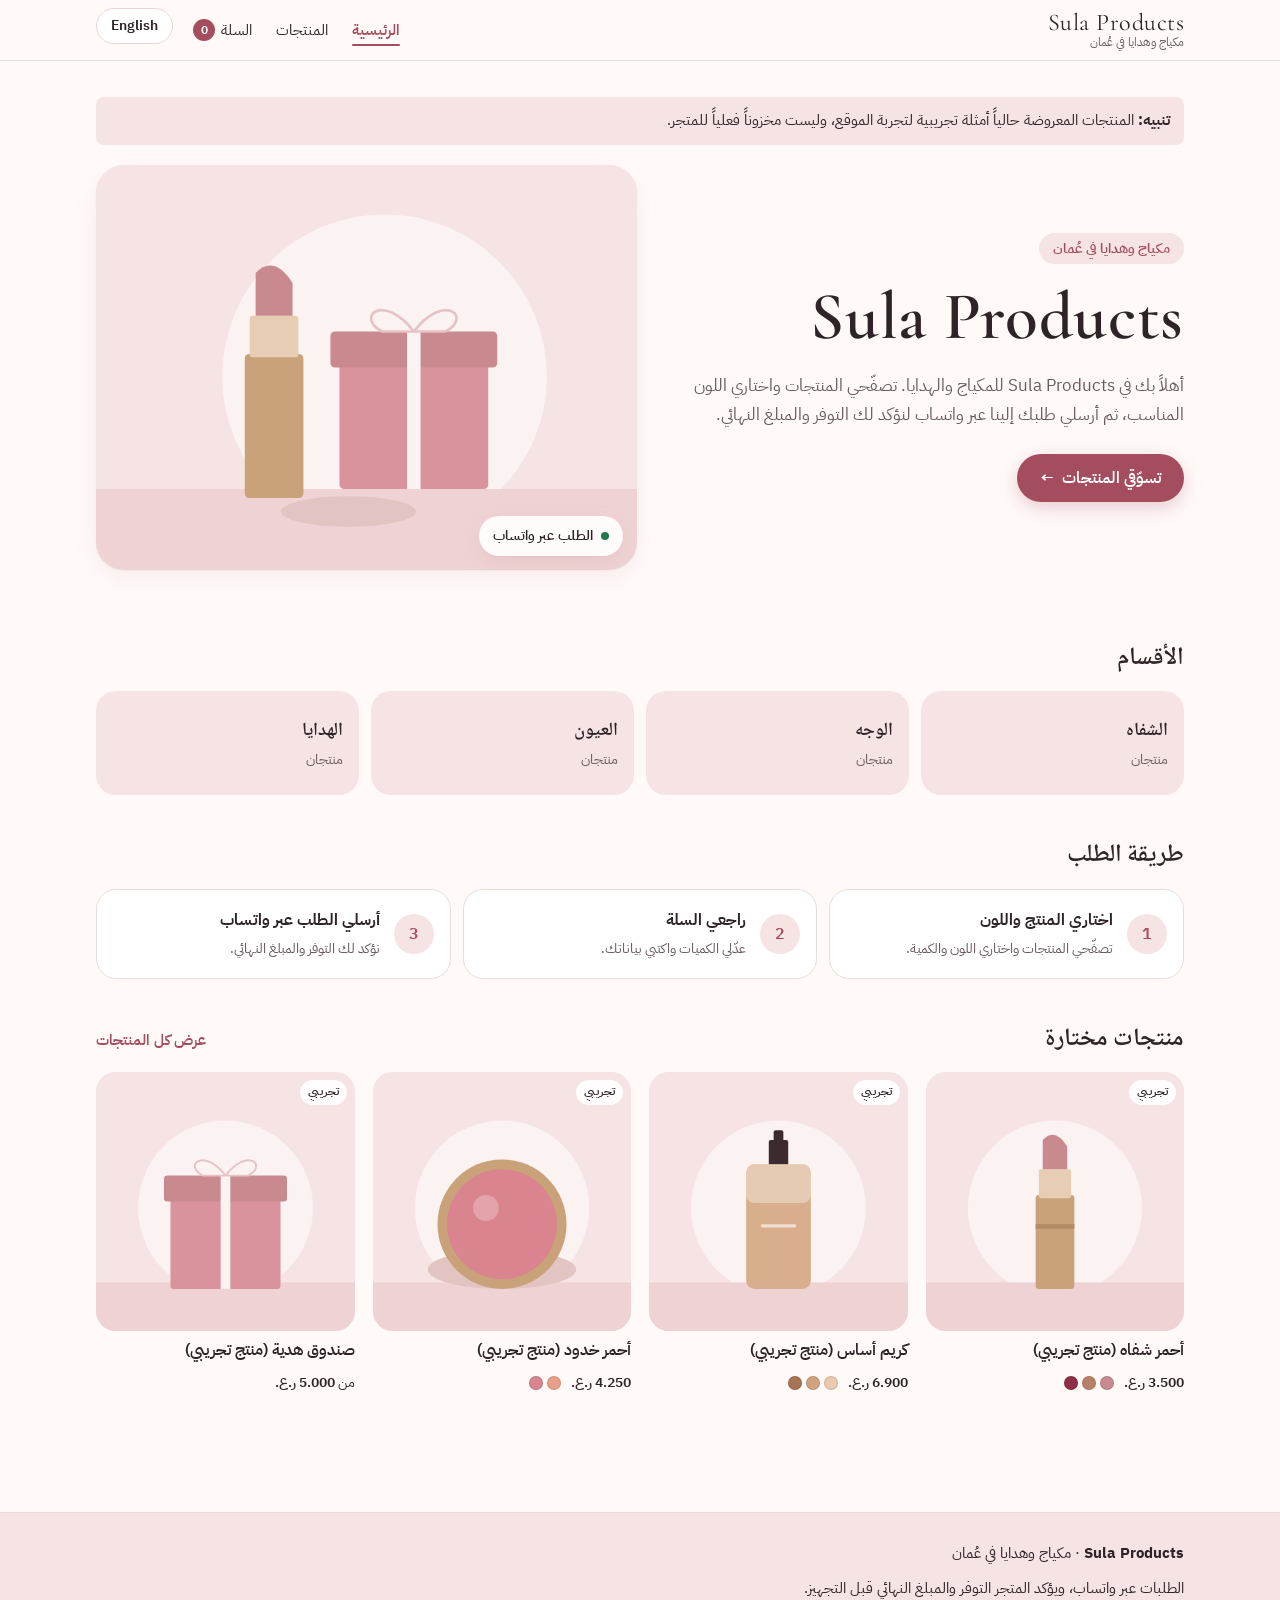
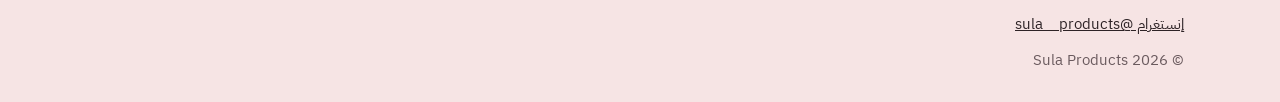
==== index.html @ 05a29659 "Add Sula Products catalog website Arabic/English static catalog with cart and WhatsApp checkout, rea" ====
<!doctype html>
<html lang="ar" dir="rtl">
<head>
  <meta charset="utf-8">
  <meta name="viewport" content="width=device-width, initial-scale=1, viewport-fit=cover">
  <script>
    /* Switch to English layout before the page draws, if the visitor chose English */
    try {
      var l = new URLSearchParams(location.search).get("lang") || localStorage.getItem("sula-lang");
      if (l === "en") { document.documentElement.lang = "en"; document.documentElement.dir = "ltr"; }
    } catch (e) {}
  </script>
  <title data-i18n="title.home">Sula Products</title>
  <meta name="description" content="" data-i18n-attr="content:desc.home">
  <meta name="theme-color" content="#FFFAF8">
  <meta property="og:type" content="website">
  <meta property="og:site_name" content="Sula Products">
  <meta property="og:title" content="Sula Products">
  <meta property="og:image" content="images/site/hero.svg">
  <meta property="og:locale" content="ar_OM">
  <meta property="og:locale:alternate" content="en_US">
  <link rel="icon" href="favicon.svg" type="image/svg+xml">
  <link rel="preconnect" href="https://fonts.googleapis.com">
  <link rel="preconnect" href="https://fonts.gstatic.com" crossorigin>
  <link rel="stylesheet" href="https://fonts.googleapis.com/css2?family=IBM+Plex+Sans+Arabic:wght@400;500;600&family=Noto+Naskh+Arabic:wght@600&family=Cormorant+Garamond:wght@600&display=swap">
  <link rel="stylesheet" href="assets/css/styles.css">
</head>
<body>
  <a class="skip-link" href="#main" data-i18n="skip">انتقلي إلى المحتوى</a>

  <header class="site-header">
    <div class="wrap">
      <a class="logo" href="index.html">
        <span data-brand-name>Sula Products</span>
        <small data-brand-tagline></small>
      </a>
      <nav class="main-nav" aria-label="القائمة الرئيسية" data-i18n-attr="aria-label:nav.label">
        <ul>
          <li><a href="index.html" data-i18n="nav.home" aria-current="page">الرئيسية</a></li>
          <li><a href="products.html" data-i18n="nav.products">المنتجات</a></li>
          <li><a href="cart.html"><span data-i18n="nav.cart">السلة</span> <span class="cart-count"><span data-cart-count>0</span><span class="visually-hidden" data-i18n="nav.items"> قطعة</span></span></a></li>
          <li><button type="button" class="lang-toggle" data-lang-toggle data-i18n="lang.button" data-i18n-attr="aria-label:lang.aria">English</button></li>
        </ul>
      </nav>
    </div>
  </header>

  <main id="main" class="wrap" tabindex="-1">
    <div id="notices" class="notice-stack" aria-live="polite"></div>
    <section class="hero" aria-labelledby="hero-title">
      <div class="hero-text rise">
        <p class="eyebrow" data-brand-tagline></p>
        <h1 id="hero-title" data-brand-name>Sula Products</h1>
        <p id="hero-intro"></p>
        <div class="hero-actions">
          <a class="btn btn-primary" href="products.html"><span data-i18n="home.cta">تسوّقي المنتجات</span> <span class="arrow" aria-hidden="true"></span></a>
        </div>
      </div>
      <div class="hero-media rise" style="--i: 2">
        <img id="hero-image" src="images/site/hero.svg" alt="" width="1200" height="900" fetchpriority="high">
        <span class="hero-chip" data-i18n="home.chip"></span>
      </div>
    </section>

    <section class="section" aria-labelledby="cat-title">
      <div class="section-head">
        <h2 id="cat-title" data-i18n="home.categories"></h2>
      </div>
      <ul id="category-list" class="category-grid"></ul>
    </section>

    <section class="section" aria-labelledby="steps-title">
      <div class="section-head">
        <h2 id="steps-title" data-i18n="home.steps"></h2>
      </div>
      <ol class="steps">
        <li><div><strong data-i18n="home.step1.title"></strong><span data-i18n="home.step1.text"></span></div></li>
        <li><div><strong data-i18n="home.step2.title"></strong><span data-i18n="home.step2.text"></span></div></li>
        <li><div><strong data-i18n="home.step3.title"></strong><span data-i18n="home.step3.text"></span></div></li>
      </ol>
    </section>

    <section class="section" aria-labelledby="featured-title">
      <div class="section-head">
        <h2 id="featured-title" data-i18n="home.featured"></h2>
        <a href="products.html" data-i18n="home.viewAll"></a>
      </div>
      <ul id="featured-list" class="product-grid">
        <li class="product-card skeleton" aria-hidden="true"><div class="thumb"></div><div class="bar"></div><div class="bar short"></div></li>
        <li class="product-card skeleton" aria-hidden="true"><div class="thumb"></div><div class="bar"></div><div class="bar short"></div></li>
        <li class="product-card skeleton" aria-hidden="true"><div class="thumb"></div><div class="bar"></div><div class="bar short"></div></li>
        <li class="product-card skeleton" aria-hidden="true"><div class="thumb"></div><div class="bar"></div><div class="bar short"></div></li>
      </ul>
    </section>
  </main>

  <footer class="site-footer">
    <div class="wrap">
      <p><strong data-brand-name>Sula Products</strong> · <span data-brand-tagline></span></p>
      <p data-i18n="footer.orders"></p>
      <p><a data-instagram-link href="https://www.instagram.com/sula__products/" target="_blank" rel="noopener">Instagram @sula__products</a></p>
      <p class="muted">© <span data-year></span> Sula Products</p>
    </div>
  </footer>

  <!-- i18n.js runs first (not deferred) so the text is translated before it shows -->
  <script src="assets/js/i18n.js"></script>
  <script src="assets/js/common.js" defer></script>
  <script src="assets/js/home.js" defer></script>
</body>
</html>
---- assets/css/styles.css ----
/* =========================================================
   Sula Products — main stylesheet
   Mobile-first: base styles are for phones, wider screens
   are handled in the @media blocks at the bottom.
   To change colors, edit the variables in :root only.
   ========================================================= */

:root {
  /* Colors */
  --blush: #F6E4E4;        /* soft pink panels */
  --blush-deep: #EFD3D4;   /* borders, chips */
  --warm-white: #FFFAF8;   /* page background */
  --surface: #FFFFFF;      /* cards, forms */
  --rose: #A44D5E;         /* buttons and links (passes contrast on white) */
  --rose-dark: #86394A;    /* button hover */
  --ink: #2E2326;          /* main text */
  --ink-soft: #6A5A5E;     /* secondary text */
  --line: #EADCDC;         /* thin lines */
  --ok: #2F6B4F;           /* available */
  --warn-bg: #FFF4E5;
  --warn-ink: #7A4B00;
  --error: #B3261E;
  --focus: #1F5FBF;        /* keyboard focus ring */

  /* Type */
  --font-display: "Noto Naskh Arabic", "IBM Plex Sans Arabic", "Segoe UI", Tahoma, sans-serif;
  --font-logo: "Cormorant Garamond", Georgia, "Times New Roman", serif;
  --font-body: "IBM Plex Sans Arabic", "Segoe UI", Tahoma, "Geeza Pro", sans-serif;

  /* Shape and spacing */
  --radius: 14px;
  --radius-sm: 8px;
  --gap: 16px;
  --page-max: 1120px;

  color-scheme: light;
}

*,
*::before,
*::after { box-sizing: border-box; }

html { -webkit-text-size-adjust: 100%; }

body {
  margin: 0;
  background: var(--warm-white);
  color: var(--ink);
  font-family: var(--font-body);
  font-size: 1rem;
  line-height: 1.75;
}

img { max-width: 100%; height: auto; display: block; }

h1, h2, h3 {
  font-family: var(--font-display);
  font-weight: 600;
  line-height: 1.35;
  margin: 0;
  text-wrap: balance;
}
h1 { font-size: 1.85rem; }
h2 { font-size: 1.4rem; }
h3 { font-size: 1.05rem; font-family: var(--font-body); font-weight: 600; }
p { margin: 0; }

a { color: var(--rose); }
a:hover { color: var(--rose-dark); }

[hidden] { display: none !important; }

/* Visible keyboard focus everywhere */
:focus-visible {
  outline: 3px solid var(--focus);
  outline-offset: 2px;
  border-radius: 4px;
}

.visually-hidden {
  position: absolute !important;
  width: 1px; height: 1px;
  overflow: hidden;
  clip: rect(0 0 0 0);
  white-space: nowrap;
}

.skip-link {
  position: absolute;
  inset-inline-start: 12px;
  top: -60px;
  background: var(--ink);
  color: #fff;
  padding: 8px 14px;
  border-radius: var(--radius-sm);
  z-index: 100;
}
.skip-link:focus { top: 12px; color: #fff; }

/* Prices: keep digits left-to-right inside Arabic text */
.price {
  unicode-bidi: isolate;
  font-variant-numeric: tabular-nums;
  white-space: nowrap;
}

/* ---------- Layout wrapper ---------- */
.wrap {
  width: 100%;
  max-width: var(--page-max);
  margin-inline: auto;
  padding-left: max(16px, env(safe-area-inset-left, 0px));
  padding-right: max(16px, env(safe-area-inset-right, 0px));
}

main { display: block; padding-block: 24px 56px; }

/* ---------- Header ---------- */
.site-header {
  position: sticky;
  top: 0;
  z-index: 20;
  background: rgba(255, 250, 248, 0.96);
  border-bottom: 1px solid var(--line);
}
.site-header .wrap {
  display: flex;
  align-items: center;
  justify-content: space-between;
  gap: 12px;
  min-height: 60px;
}
.logo {
  font-family: var(--font-logo);
  font-size: 1.3rem;
  white-space: nowrap;
  color: var(--ink);
  text-decoration: none;
  letter-spacing: 0.02em;
  display: flex;
  flex-direction: column;
  line-height: 1.1;
}
.logo small {
  font-family: var(--font-body);
  font-size: 0.72rem;
  color: var(--ink-soft);
  letter-spacing: 0;
}
.main-nav ul {
  display: flex;
  gap: 4px;
  list-style: none;
  margin: 0;
  padding: 0;
}
.main-nav a {
  display: inline-flex;
  align-items: center;
  gap: 6px;
  min-height: 44px;
  padding: 0 10px;
  color: var(--ink);
  text-decoration: none;
  border-radius: var(--radius-sm);
  font-size: 0.95rem;
}
.main-nav a:hover { background: var(--blush); color: var(--ink); }
.main-nav a[aria-current="page"] { color: var(--rose); font-weight: 600; }
.cart-count {
  min-width: 22px;
  height: 22px;
  padding: 0 6px;
  border-radius: 11px;
  background: var(--rose);
  color: #fff;
  font-size: 0.78rem;
  font-weight: 600;
  display: inline-flex;
  align-items: center;
  justify-content: center;
  font-variant-numeric: tabular-nums;
}

/* ---------- Notices ---------- */
.notice {
  border-radius: var(--radius-sm);
  padding: 12px 14px;
  font-size: 0.92rem;
  line-height: 1.6;
}
.notice-sample { background: var(--blush); color: var(--ink); }
.notice-warn { background: var(--warn-bg); color: var(--warn-ink); }
.notice-error { background: #FDECEA; color: var(--error); }
.notice ul { margin: 6px 0 0; padding-inline-start: 20px; }
.notice-stack { display: grid; gap: 10px; margin-bottom: 20px; }
.notice-stack:empty { display: none; }

/* ---------- Buttons ---------- */
.btn {
  display: inline-flex;
  align-items: center;
  justify-content: center;
  gap: 8px;
  min-height: 48px;
  padding: 0 22px;
  border-radius: 999px;
  border: 1px solid transparent;
  font: inherit;
  font-weight: 600;
  font-size: 1rem;
  text-decoration: none;
  cursor: pointer;
}
.btn-primary { background: var(--rose); color: #fff; }
.btn-primary:hover { background: var(--rose-dark); color: #fff; }
.btn-secondary { background: var(--surface); color: var(--rose); border-color: var(--rose); }
.btn-secondary:hover { background: var(--blush); }
.btn-whatsapp { background: #1F7A4D; color: #fff; width: 100%; }
.btn-whatsapp:hover { background: #17633E; color: #fff; }
.btn[disabled],
.btn[aria-disabled="true"] {
  background: #D9CFD0;
  color: #5F5457;
  border-color: transparent;
  cursor: not-allowed;
}
.btn-link {
  background: none;
  border: 0;
  padding: 8px 4px;
  min-height: 44px;
  font: inherit;
  color: var(--rose);
  text-decoration: underline;
  cursor: pointer;
}

/* ---------- Home: hero ---------- */
.hero {
  display: grid;
  gap: 20px;
  margin-bottom: 40px;
}
.hero-media {
  border-radius: var(--radius);
  overflow: hidden;
  background: var(--blush);
}
.hero-media img { width: 100%; aspect-ratio: 4 / 3; object-fit: cover; }
.hero-text { display: grid; gap: 14px; align-content: center; }
.hero-text .eyebrow {
  color: var(--rose);
  font-size: 0.9rem;
  font-weight: 600;
}
.hero-text p { color: var(--ink-soft); max-width: 34em; }
.hero-actions { display: flex; flex-wrap: wrap; gap: 10px; margin-top: 6px; }

/* ---------- Sections ---------- */
.section { margin-bottom: 44px; }
.section-head {
  display: flex;
  align-items: baseline;
  justify-content: space-between;
  gap: 12px;
  margin-bottom: 16px;
}
.section-head a { font-size: 0.95rem; }

/* ---------- Categories ---------- */
.category-grid {
  display: grid;
  grid-template-columns: repeat(2, minmax(0, 1fr));
  gap: 12px;
  list-style: none;
  margin: 0;
  padding: 0;
}
.category-card {
  display: flex;
  flex-direction: column;
  justify-content: center;
  min-height: 88px;
  padding: 14px 16px;
  background: var(--blush);
  border-radius: var(--radius);
  color: var(--ink);
  text-decoration: none;
}
.category-card:hover { background: var(--blush-deep); color: var(--ink); }
.category-card strong { font-family: var(--font-display); font-weight: 600; font-size: 1.15rem; }
.category-card span { font-size: 0.85rem; color: var(--ink-soft); }

/* ---------- Product grid and cards ---------- */
.product-grid {
  display: grid;
  grid-template-columns: repeat(2, minmax(0, 1fr));
  gap: 18px 12px;
  list-style: none;
  margin: 0;
  padding: 0;
}
.product-card {
  position: relative;
  display: flex;
  flex-direction: column;
  gap: 8px;
  min-width: 0;
}
.product-card .thumb {
  position: relative;
  border-radius: var(--radius);
  overflow: hidden;
  background: var(--blush);
}
.product-card img { width: 100%; aspect-ratio: 1 / 1; object-fit: cover; }
.product-card h3 { font-size: 0.98rem; line-height: 1.5; }
.product-card h3 a { color: var(--ink); text-decoration: none; }
/* Make the whole card clickable through the title link */
.product-card h3 a::after { content: ""; position: absolute; inset: 0; border-radius: var(--radius); }
.product-card h3 a:focus-visible { outline: none; }
.product-card h3 a:focus-visible::after { outline: 3px solid var(--focus); outline-offset: 3px; }
.product-card .meta { display: flex; flex-wrap: wrap; align-items: center; gap: 4px 10px; font-size: 0.9rem; }
.product-card .meta .price { font-weight: 600; }
.badge {
  position: absolute;
  top: 8px;
  inset-inline-start: 8px;
  background: rgba(255, 255, 255, 0.92);
  color: var(--ink);
  font-size: 0.72rem;
  font-weight: 600;
  padding: 2px 8px;
  border-radius: 999px;
}
.badge-out { inset-inline-start: auto; inset-inline-end: 8px; color: var(--error); }
.swatch-row { display: flex; gap: 4px; }
.swatch-dot {
  width: 14px; height: 14px;
  border-radius: 50%;
  border: 1px solid rgba(0, 0, 0, 0.12);
}
.muted { color: var(--ink-soft); }

/* ---------- Catalog filters ---------- */
.catalog-head { display: grid; gap: 16px; margin-bottom: 20px; }
.search-field { display: grid; gap: 6px; }
.search-field label { font-weight: 600; font-size: 0.95rem; }
.chips {
  display: flex;
  gap: 8px;
  overflow-x: auto;
  padding-bottom: 4px;
  scrollbar-width: thin;
}
.chip {
  flex: 0 0 auto;
  min-height: 40px;
  padding: 0 16px;
  border-radius: 999px;
  border: 1px solid var(--blush-deep);
  background: var(--surface);
  color: var(--ink);
  font: inherit;
  font-size: 0.92rem;
  cursor: pointer;
}
.chip[aria-pressed="true"] { background: var(--rose); border-color: var(--rose); color: #fff; }
.results-count { font-size: 0.9rem; color: var(--ink-soft); margin-bottom: 12px; }
.empty-state {
  display: grid;
  gap: 12px;
  justify-items: center;
  text-align: center;
  padding: 40px 16px;
  background: var(--surface);
  border: 1px dashed var(--blush-deep);
  border-radius: var(--radius);
}

/* ---------- Forms ---------- */
input[type="text"],
input[type="search"],
input[type="tel"],
input[type="number"],
select,
textarea {
  width: 100%;
  min-height: 48px;
  padding: 10px 14px;
  border: 1px solid #CDBDBF;
  border-radius: var(--radius-sm);
  background: var(--surface);
  color: var(--ink);
  font: inherit;
  font-size: 1rem; /* 16px stops iPhone from zooming in */
}
textarea { min-height: 96px; resize: vertical; }
input[aria-invalid="true"],
textarea[aria-invalid="true"] { border-color: var(--error); }
.field { display: grid; gap: 6px; }
.field > label,
.field legend { font-weight: 600; font-size: 0.95rem; }
.field .hint { font-size: 0.85rem; color: var(--ink-soft); }
.field-error { font-size: 0.88rem; color: var(--error); font-weight: 500; }
.optional { font-weight: 400; color: var(--ink-soft); font-size: 0.85rem; }
fieldset { border: 0; margin: 0; padding: 0; min-width: 0; }

/* ---------- Product details ---------- */
.breadcrumb { font-size: 0.9rem; margin-bottom: 16px; }
.breadcrumb ol { display: flex; flex-wrap: wrap; gap: 6px; list-style: none; margin: 0; padding: 0; }
.breadcrumb li + li::before { content: "/"; margin-inline-end: 6px; color: var(--ink-soft); }
.product-layout { display: grid; gap: 24px; }
.gallery { display: grid; gap: 10px; min-width: 0; }
.gallery-main {
  border-radius: var(--radius);
  overflow: hidden;
  background: var(--blush);
}
.gallery-main img { width: 100%; aspect-ratio: 1 / 1; object-fit: cover; }
.gallery-thumbs { display: flex; gap: 8px; flex-wrap: wrap; }
.gallery-thumbs button {
  width: 68px; height: 68px;
  padding: 0;
  border: 2px solid transparent;
  border-radius: var(--radius-sm);
  overflow: hidden;
  background: var(--blush);
  cursor: pointer;
}
.gallery-thumbs button[aria-current="true"] { border-color: var(--rose); }
.gallery-thumbs img { width: 100%; height: 100%; object-fit: cover; }
.product-info { display: grid; gap: 18px; align-content: start; min-width: 0; }
.product-price { font-size: 1.35rem; font-weight: 600; }
.product-desc { color: var(--ink-soft); max-width: 36em; }
.availability { font-size: 0.92rem; font-weight: 600; }
.availability.is-ok { color: var(--ok); }
.availability.is-out { color: var(--error); }

.shade-options { display: flex; flex-wrap: wrap; gap: 8px; margin-top: 4px; }
.shade-option { position: relative; }
.shade-option input {
  position: absolute;
  opacity: 0;
  width: 1px; height: 1px;
}
.shade-option label {
  display: inline-flex;
  align-items: center;
  gap: 8px;
  min-height: 44px;
  padding: 6px 14px;
  border: 1px solid var(--blush-deep);
  border-radius: 999px;
  background: var(--surface);
  cursor: pointer;
  font-size: 0.95rem;
}
.shade-option input:checked + label { border-color: var(--rose); box-shadow: 0 0 0 1px var(--rose); background: var(--blush); }
.shade-option input:focus-visible + label { outline: 3px solid var(--focus); outline-offset: 2px; }
.shade-option input:disabled + label { color: #8D8083; cursor: not-allowed; text-decoration: line-through; background: #F6F1F1; }
.shade-option .swatch-dot { width: 20px; height: 20px; }

.qty {
  display: inline-flex;
  align-items: center;
  border: 1px solid #CDBDBF;
  border-radius: 999px;
  background: var(--surface);
  overflow: hidden;
}
.qty button {
  width: 44px; height: 44px;
  border: 0;
  background: none;
  font: inherit;
  font-size: 1.2rem;
  color: var(--ink);
  cursor: pointer;
}
.qty button:hover { background: var(--blush); }
.qty button:disabled { color: #B8ACAE; cursor: not-allowed; background: none; }
.qty input {
  width: 48px;
  min-height: 44px;
  border: 0;
  border-radius: 0;
  padding: 0;
  text-align: center;
  font-variant-numeric: tabular-nums;
  -moz-appearance: textfield;
  appearance: textfield;
}
.qty input::-webkit-outer-spin-button,
.qty input::-webkit-inner-spin-button { -webkit-appearance: none; margin: 0; }
.add-row { display: flex; flex-wrap: wrap; align-items: center; gap: 12px; }
.add-row .btn { flex: 1 1 200px; }
.status-msg { font-size: 0.95rem; }
.status-msg.is-ok { color: var(--ok); }
.status-msg.is-error { color: var(--error); }

/* ---------- Cart ---------- */
.cart-layout { display: grid; gap: 28px; }
.cart-list { list-style: none; margin: 0; padding: 0; display: grid; gap: 12px; }
.cart-item {
  display: grid;
  grid-template-columns: 84px minmax(0, 1fr);
  gap: 12px;
  padding: 12px;
  background: var(--surface);
  border: 1px solid var(--line);
  border-radius: var(--radius);
}
.cart-item img { width: 84px; height: 84px; object-fit: cover; border-radius: var(--radius-sm); background: var(--blush); }
.cart-item .details { display: grid; gap: 6px; min-width: 0; }
.cart-item h3 a { color: var(--ink); text-decoration: none; }
.cart-item .line-meta { font-size: 0.88rem; color: var(--ink-soft); }
.cart-item .line-actions { display: flex; flex-wrap: wrap; align-items: center; justify-content: space-between; gap: 8px; }
.cart-item .line-total { font-weight: 600; }

.summary {
  display: grid;
  gap: 10px;
  padding: 16px;
  background: var(--blush);
  border-radius: var(--radius);
}
.summary-row { display: flex; justify-content: space-between; gap: 12px; }
.summary-row.total { font-weight: 600; font-size: 1.1rem; }
.summary .note { font-size: 0.9rem; color: var(--ink-soft); }

.checkout {
  display: grid;
  gap: 18px;
  padding: 18px 16px;
  background: var(--surface);
  border: 1px solid var(--line);
  border-radius: var(--radius);
}
.radio-group { display: grid; gap: 8px; margin-top: 4px; }
.radio-group label {
  display: flex;
  align-items: center;
  gap: 10px;
  min-height: 48px;
  padding: 8px 14px;
  border: 1px solid var(--blush-deep);
  border-radius: var(--radius-sm);
  cursor: pointer;
  font-weight: 400;
}
.radio-group input { width: 20px; height: 20px; accent-color: var(--rose); margin: 0; }
.checkout-explain { font-size: 0.9rem; color: var(--ink-soft); }
.handoff {
  display: grid;
  gap: 10px;
  padding: 16px;
  border-radius: var(--radius);
  background: var(--warn-bg);
  color: var(--warn-ink);
}
.handoff h2 { font-size: 1.15rem; color: var(--ink); }

/* ---------- Footer ---------- */
.site-footer {
  border-top: 1px solid var(--line);
  background: var(--blush);
  padding-block: 28px;
  font-size: 0.92rem;
}
.site-footer .wrap { display: grid; gap: 10px; }
.site-footer a { color: var(--ink); }

/* ---------- Wider screens ---------- */
@media (min-width: 640px) {
  h1 { font-size: 2.3rem; }
  .category-grid { grid-template-columns: repeat(4, minmax(0, 1fr)); }
  .product-grid { grid-template-columns: repeat(3, minmax(0, 1fr)); gap: 24px 18px; }
  .radio-group { grid-template-columns: 1fr 1fr; }
}

@media (min-width: 900px) {
  main { padding-block: 36px 72px; }
  .hero { grid-template-columns: 1fr 1.1fr; gap: 40px; align-items: center; }
  .product-grid { grid-template-columns: repeat(4, minmax(0, 1fr)); }
  .product-layout { grid-template-columns: 1fr 1fr; gap: 40px; align-items: start; }
  .cart-layout { grid-template-columns: minmax(0, 1.2fr) minmax(0, 1fr); align-items: start; }
  .cart-side { position: sticky; top: 80px; display: grid; gap: 18px; }
}

.page-title { margin-bottom: 20px; }
.hero-text h1 { font-family: var(--font-logo); letter-spacing: 0.01em; }
@media (min-width: 640px) { .logo { font-size: 1.5rem; } }

/* =========================================================
   Modern look and motion
   Everything below adds transitions and polish on top of the
   base styles. Animations are short and are switched off for
   visitors who ask their phone for reduced motion.
   ========================================================= */

:root {
  --radius: 20px;
  --shadow-soft: 0 1px 2px rgba(46, 35, 38, 0.04), 0 8px 24px rgba(164, 77, 94, 0.08);
  --shadow-lift: 0 2px 4px rgba(46, 35, 38, 0.05), 0 16px 40px rgba(164, 77, 94, 0.16);
  --ease: cubic-bezier(0.22, 0.61, 0.36, 1);
  --fast: 160ms;
  --medium: 320ms;
}

/* Smooth fade between pages in browsers that support it (Chrome, Safari 18+) */
@view-transition { navigation: auto; }
::view-transition-old(root),
::view-transition-new(root) { animation-duration: 220ms; }

html { scroll-behavior: smooth; }
::selection { background: var(--blush-deep); color: var(--ink); }

/* Header: frosted glass, gains a shadow once the page scrolls */
.site-header {
  background: rgba(255, 250, 248, 0.82);
  -webkit-backdrop-filter: saturate(160%) blur(14px);
  backdrop-filter: saturate(160%) blur(14px);
  transition: box-shadow var(--medium) var(--ease), background-color var(--medium) var(--ease);
}
.site-header.is-scrolled {
  background: rgba(255, 250, 248, 0.94);
  box-shadow: 0 6px 24px rgba(46, 35, 38, 0.07);
}
.logo { transition: opacity var(--fast) var(--ease); }
.logo:hover { opacity: 0.75; }

/* Nav: a small rose line grows under the link */
.main-nav a { position: relative; transition: color var(--fast) var(--ease), background-color var(--fast) var(--ease); }
.main-nav a::after {
  content: "";
  position: absolute;
  inset-inline: 10px;
  bottom: 6px;
  height: 2px;
  border-radius: 2px;
  background: var(--rose);
  transform: scaleX(0);
  transition: transform var(--medium) var(--ease);
}
.main-nav a:hover { background: transparent; color: var(--rose); }
.main-nav a:hover::after,
.main-nav a[aria-current="page"]::after { transform: scaleX(1); }
.cart-count { transition: transform var(--medium) var(--ease); }
.cart-count.bump { animation: bump 450ms var(--ease); }
@keyframes bump {
  0% { transform: scale(1); }
  35% { transform: scale(1.35); }
  100% { transform: scale(1); }
}

/* Buttons: gentle lift on hover, press-in on tap */
.btn {
  transition: transform var(--fast) var(--ease), box-shadow var(--fast) var(--ease),
              background-color var(--fast) var(--ease), color var(--fast) var(--ease), border-color var(--fast) var(--ease);
}
.btn-primary { box-shadow: 0 6px 18px rgba(164, 77, 94, 0.25); }
.btn-primary:hover { transform: translateY(-2px); box-shadow: 0 10px 24px rgba(164, 77, 94, 0.32); }
.btn-whatsapp { box-shadow: 0 6px 18px rgba(31, 122, 77, 0.22); }
.btn-whatsapp:hover { transform: translateY(-2px); }
.btn:active:not([disabled]) { transform: translateY(0) scale(0.98); }
.btn[disabled] { box-shadow: none; transform: none; }
.btn .arrow { display: inline-block; transition: transform var(--fast) var(--ease); }
.btn:hover .arrow { transform: translateX(-4px); }

/* Entrance: content rises in softly when a page opens */
@keyframes rise {
  from { opacity: 0; transform: translateY(14px); }
  to { opacity: 1; transform: none; }
}
.rise { animation: rise 560ms var(--ease) both; animation-delay: calc(var(--i, 0) * 70ms); }

/* Hero */
.hero { gap: 28px; margin-bottom: 56px; }
.hero-text { gap: 18px; }
.hero-text .eyebrow {
  justify-self: start;
  background: var(--blush);
  color: var(--rose);
  padding: 4px 14px;
  border-radius: 999px;
  font-size: 0.85rem;
}
.hero-text h1 { font-size: clamp(2.4rem, 8vw, 4.2rem); line-height: 1.05; }
.hero-text p { font-size: 1.05rem; }
.hero-media {
  position: relative;
  border-radius: 28px;
  box-shadow: var(--shadow-soft);
}
.hero-media img { transition: transform 1.2s var(--ease); }
.hero-media:hover img { transform: scale(1.03); }
.hero-chip {
  position: absolute;
  bottom: 14px;
  inset-inline-start: 14px;
  display: inline-flex;
  align-items: center;
  gap: 8px;
  padding: 8px 14px;
  border-radius: 999px;
  background: rgba(255, 255, 255, 0.9);
  -webkit-backdrop-filter: blur(8px);
  backdrop-filter: blur(8px);
  font-size: 0.85rem;
  font-weight: 600;
  box-shadow: var(--shadow-soft);
}
.hero-chip::before {
  content: "";
  width: 8px; height: 8px;
  border-radius: 50%;
  background: #1F7A4D;
}

/* How ordering works (3 steps) */
.steps {
  display: grid;
  gap: 12px;
  list-style: none;
  margin: 0;
  padding: 0;
  counter-reset: step;
}
.steps li {
  counter-increment: step;
  display: grid;
  grid-template-columns: auto 1fr;
  align-items: center;
  gap: 14px;
  padding: 16px;
  background: var(--surface);
  border: 1px solid var(--line);
  border-radius: var(--radius);
  transition: border-color var(--medium) var(--ease), transform var(--medium) var(--ease);
}
.steps li:hover { border-color: var(--blush-deep); transform: translateY(-2px); }
.steps li::before {
  content: counter(step);
  display: grid;
  place-items: center;
  width: 40px; height: 40px;
  border-radius: 50%;
  background: var(--blush);
  color: var(--rose);
  font-weight: 600;
}
.steps strong { display: block; }
.steps span { font-size: 0.9rem; color: var(--ink-soft); }

/* Section titles */
.section-head h2 { font-size: 1.55rem; }
.section-head a {
  text-decoration: none;
  font-weight: 600;
  transition: opacity var(--fast) var(--ease);
}
.section-head a:hover { opacity: 0.75; }

/* Category cards */
.category-card {
  position: relative;
  overflow: hidden;
  min-height: 104px;
  transition: transform var(--medium) var(--ease), box-shadow var(--medium) var(--ease), background-color var(--medium) var(--ease);
}
.category-card::after {
  content: "←";
  position: absolute;
  inset-inline-end: 16px;
  bottom: 12px;
  color: var(--rose);
  opacity: 0;
  transform: translateX(8px);
  transition: opacity var(--medium) var(--ease), transform var(--medium) var(--ease);
}
.category-card:hover { transform: translateY(-3px); box-shadow: var(--shadow-soft); background: var(--blush-deep); }
.category-card:hover::after { opacity: 1; transform: none; }

/* Product cards */
.product-card .thumb {
  transition: transform var(--medium) var(--ease), box-shadow var(--medium) var(--ease);
}
.product-card img { transition: transform 600ms var(--ease); }
.product-card:hover .thumb { transform: translateY(-4px); box-shadow: var(--shadow-lift); }
.product-card:hover img { transform: scale(1.06); }
.product-card h3 a { transition: color var(--fast) var(--ease); }
.product-card:hover h3 a { color: var(--rose); }
.badge { -webkit-backdrop-filter: blur(6px); backdrop-filter: blur(6px); }

/* Loading placeholders shown until products arrive */
.skeleton .thumb,
.skeleton .bar {
  background: linear-gradient(90deg, var(--blush) 0%, #FBEFEF 50%, var(--blush) 100%);
  background-size: 200% 100%;
  animation: shimmer 1.4s linear infinite;
  border-radius: var(--radius);
}
.skeleton .thumb { aspect-ratio: 1 / 1; }
.skeleton .bar { height: 14px; border-radius: 7px; width: 70%; }
.skeleton .bar.short { width: 40%; }
@keyframes shimmer { from { background-position: 200% 0; } to { background-position: -200% 0; } }

/* Chips and inputs */
.chip { transition: background-color var(--fast) var(--ease), color var(--fast) var(--ease), border-color var(--fast) var(--ease), transform var(--fast) var(--ease); }
.chip:hover { border-color: var(--rose); }
.chip:active { transform: scale(0.96); }
input[type="text"],
input[type="search"],
input[type="tel"],
input[type="number"],
textarea {
  transition: border-color var(--fast) var(--ease), box-shadow var(--fast) var(--ease);
}
input[type="text"]:focus,
input[type="search"]:focus,
input[type="tel"]:focus,
textarea:focus {
  outline: none;
  border-color: var(--rose);
  box-shadow: 0 0 0 4px rgba(164, 77, 94, 0.14);
}
input[type="text"]:focus-visible,
input[type="search"]:focus-visible,
input[type="tel"]:focus-visible,
textarea:focus-visible { outline: none; }
.search-field input { border-radius: 999px; padding-inline: 20px; }

/* Shade buttons */
.shade-option label { transition: border-color var(--fast) var(--ease), background-color var(--fast) var(--ease), transform var(--fast) var(--ease), box-shadow var(--fast) var(--ease); }
.shade-option label:hover { border-color: var(--rose); }
.shade-option input:checked + label { transform: translateY(-1px); }
.shade-option .swatch-dot { transition: transform var(--medium) var(--ease); }
.shade-option input:checked + label .swatch-dot { transform: scale(1.15); }

/* Product gallery: crossfade between photos */
.gallery-main { box-shadow: var(--shadow-soft); border-radius: 24px; }
.gallery-main img { transition: opacity 180ms var(--ease); }
.gallery-main img.is-swapping { opacity: 0; }
.gallery-thumbs button { transition: border-color var(--fast) var(--ease), transform var(--fast) var(--ease); }
.gallery-thumbs button:hover { transform: translateY(-2px); }
.qty button { transition: background-color var(--fast) var(--ease); }
.status-msg:not(:empty) { animation: rise 300ms var(--ease) both; }
.field-error:not([hidden]) { animation: rise 220ms var(--ease) both; }

/* Cart */
.cart-item {
  transition: opacity 260ms var(--ease), transform 260ms var(--ease), box-shadow var(--medium) var(--ease);
}
.cart-item:hover { box-shadow: var(--shadow-soft); }
.cart-item.is-removing { opacity: 0; transform: translateX(-24px); }
.summary { border-radius: var(--radius); }
.checkout { box-shadow: var(--shadow-soft); border-color: transparent; }
.radio-group label { transition: border-color var(--fast) var(--ease), background-color var(--fast) var(--ease); }
.radio-group label:hover { border-color: var(--rose); }
.radio-group label:has(input:checked) { border-color: var(--rose); background: var(--blush); }
.handoff:not([hidden]) { animation: rise 320ms var(--ease) both; }

/* Toast message (for example "added to cart") */
.toast {
  position: fixed;
  left: 50%;
  bottom: calc(16px + env(safe-area-inset-bottom, 0px));
  z-index: 50;
  display: flex;
  align-items: center;
  gap: 14px;
  width: max-content;
  max-width: calc(100% - 32px);
  padding: 12px 14px 12px 18px;
  border-radius: 999px;
  background: var(--ink);
  color: #fff;
  font-size: 0.92rem;
  box-shadow: 0 16px 40px rgba(46, 35, 38, 0.25);
  transform: translate(-50%, 140%);
  opacity: 0;
  transition: transform 380ms var(--ease), opacity 380ms var(--ease);
}
.toast.is-visible { transform: translate(-50%, 0); opacity: 1; }
.toast a {
  flex: none;
  padding: 6px 14px;
  border-radius: 999px;
  background: #fff;
  color: var(--ink);
  font-weight: 600;
  text-decoration: none;
}

.site-footer a { transition: color var(--fast) var(--ease); }
.site-footer a:hover { color: var(--rose); }

@media (min-width: 640px) {
  .steps { grid-template-columns: repeat(3, minmax(0, 1fr)); }
}
@media (min-width: 900px) {
  .hero { gap: 56px; margin-bottom: 72px; }
}

/* Turn motion off for visitors who prefer less movement */
@media (prefers-reduced-motion: reduce) {
  @view-transition { navigation: none; }
  html { scroll-behavior: auto; }
  *, *::before, *::after {
    animation-duration: 1ms !important;
    animation-iteration-count: 1 !important;
    animation-delay: 0ms !important;
    transition-duration: 1ms !important;
  }
}

/* =========================================================
   Language switch and English (left-to-right) layout
   ========================================================= */
.lang-toggle {
  display: inline-flex;
  align-items: center;
  min-height: 36px;
  margin-inline-start: 6px;
  padding: 0 14px;
  border: 1px solid var(--blush-deep);
  border-radius: 999px;
  background: var(--surface);
  color: var(--ink);
  font: inherit;
  font-size: 0.85rem;
  font-weight: 600;
  cursor: pointer;
  transition: border-color var(--fast) var(--ease), background-color var(--fast) var(--ease), color var(--fast) var(--ease);
}
.lang-toggle:hover { border-color: var(--rose); color: var(--rose); }
.lang-toggle:lang(ar) { font-family: var(--font-body); }

/* Direction-aware arrows */
.btn .arrow::before { content: "←"; }
.category-card::after { content: "←"; }
html[dir="ltr"] .btn .arrow::before,
html[dir="ltr"] .category-card::after { content: "→"; }
html[dir="ltr"] .btn:hover .arrow { transform: translateX(4px); }
html[dir="ltr"] .category-card::after { transform: translateX(-8px); }
html[dir="ltr"] .category-card:hover::after { transform: none; }

/* English: elegant serif headings, minus button on the left */
html[lang="en"] {
  --font-display: "Cormorant Garamond", Georgia, "Times New Roman", serif;
}
html[lang="en"] h1,
html[lang="en"] h2 { font-weight: 600; letter-spacing: 0.005em; }
html[lang="en"] body { line-height: 1.65; }
html[dir="ltr"] .qty { flex-direction: row-reverse; }
html[dir="ltr"] .cart-item.is-removing { transform: translateX(24px); }

/* Small phones: keep the header on one line */
@media (max-width: 480px) {
  /* The logo already links home, so the Home link is hidden on phones */
  .main-nav li:first-child { display: none; }
  .main-nav a { padding: 0 7px; font-size: 0.9rem; }
  .lang-toggle { padding: 0 10px; margin-inline-start: 2px; }
  .logo small { display: none; }
}
.cart-side { display: grid; gap: 18px; }
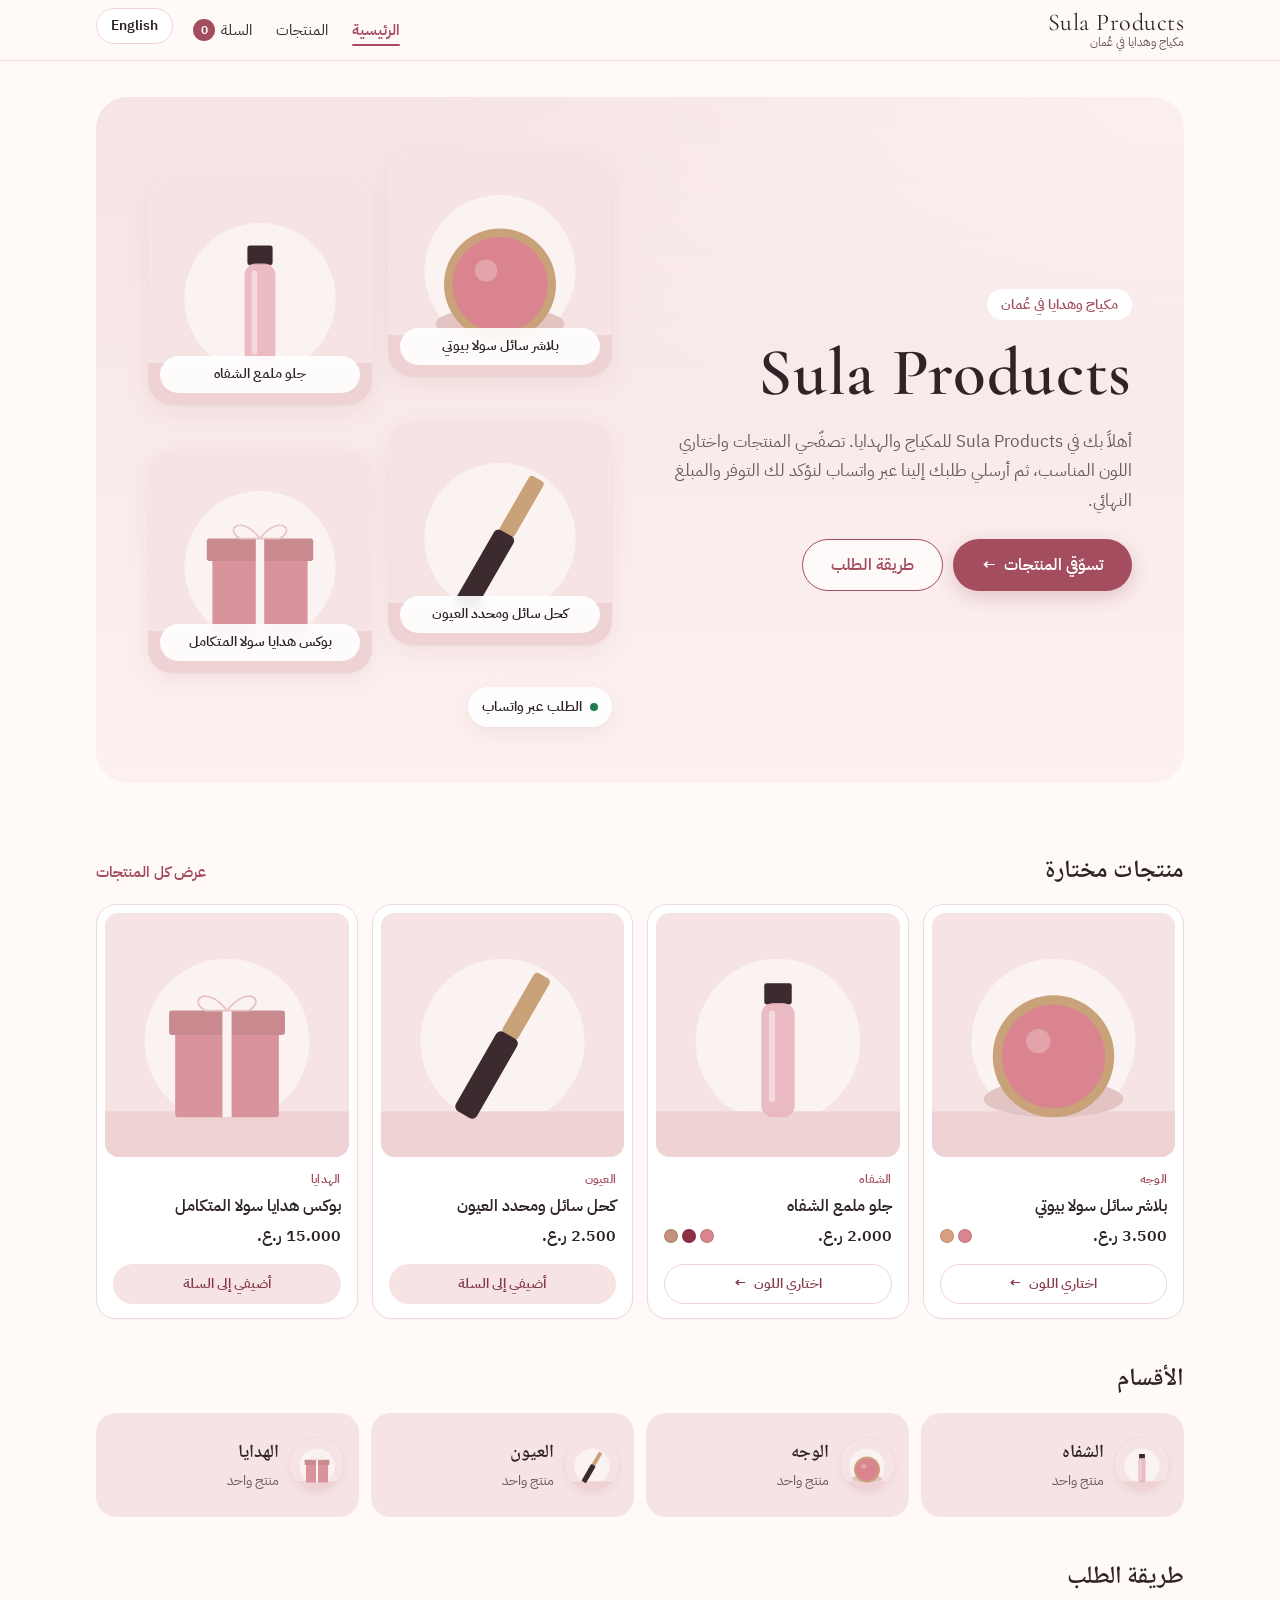
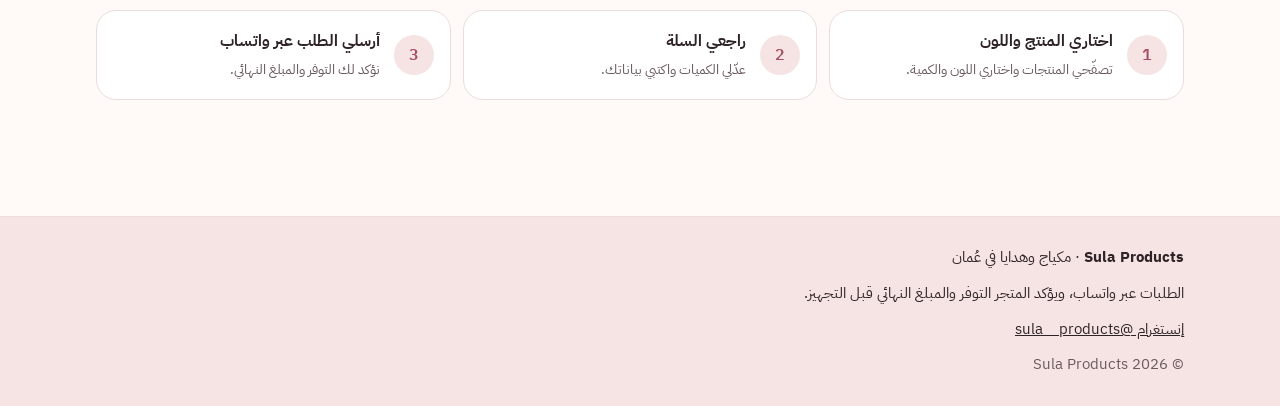
==== commit c9b821e0: "Polish shop design: product hero, richer product cards, shade glow and added-to-cart feedback - Home" ====
--- a/index.html
+++ b/index.html
@@ -53,13 +53,29 @@
         <h1 id="hero-title" data-brand-name>Sula Products</h1>
         <p id="hero-intro"></p>
         <div class="hero-actions">
-          <a class="btn btn-primary" href="products.html"><span data-i18n="home.cta">تسوّقي المنتجات</span> <span class="arrow" aria-hidden="true"></span></a>
+          <a class="btn btn-primary btn-lg" href="products.html"><span data-i18n="home.cta">تسوّقي المنتجات</span> <span class="arrow" aria-hidden="true"></span></a>
+          <a class="btn btn-secondary btn-lg" href="#steps-title" data-i18n="home.ctaSecondary">طريقة الطلب</a>
         </div>
       </div>
       <div class="hero-media rise" style="--i: 2">
+        <!-- Filled with the featured products by home.js; the image below shows if there are none -->
+        <ul id="hero-showcase" class="hero-showcase" data-i18n-attr="aria-label:home.showcase" hidden></ul>
         <img id="hero-image" src="images/site/hero.svg" alt="" width="1200" height="900" fetchpriority="high">
         <span class="hero-chip" data-i18n="home.chip"></span>
       </div>
+    </section>
+
+    <section class="section" aria-labelledby="featured-title">
+      <div class="section-head">
+        <h2 id="featured-title" data-i18n="home.featured"></h2>
+        <a href="products.html" data-i18n="home.viewAll"></a>
+      </div>
+      <ul id="featured-list" class="product-grid">
+        <li class="product-card skeleton" aria-hidden="true"><div class="thumb"></div><div class="bar"></div><div class="bar short"></div></li>
+        <li class="product-card skeleton" aria-hidden="true"><div class="thumb"></div><div class="bar"></div><div class="bar short"></div></li>
+        <li class="product-card skeleton" aria-hidden="true"><div class="thumb"></div><div class="bar"></div><div class="bar short"></div></li>
+        <li class="product-card skeleton" aria-hidden="true"><div class="thumb"></div><div class="bar"></div><div class="bar short"></div></li>
+      </ul>
     </section>
 
     <section class="section" aria-labelledby="cat-title">
@@ -79,19 +95,6 @@
         <li><div><strong data-i18n="home.step3.title"></strong><span data-i18n="home.step3.text"></span></div></li>
       </ol>
     </section>
-
-    <section class="section" aria-labelledby="featured-title">
-      <div class="section-head">
-        <h2 id="featured-title" data-i18n="home.featured"></h2>
-        <a href="products.html" data-i18n="home.viewAll"></a>
-      </div>
-      <ul id="featured-list" class="product-grid">
-        <li class="product-card skeleton" aria-hidden="true"><div class="thumb"></div><div class="bar"></div><div class="bar short"></div></li>
-        <li class="product-card skeleton" aria-hidden="true"><div class="thumb"></div><div class="bar"></div><div class="bar short"></div></li>
-        <li class="product-card skeleton" aria-hidden="true"><div class="thumb"></div><div class="bar"></div><div class="bar short"></div></li>
-        <li class="product-card skeleton" aria-hidden="true"><div class="thumb"></div><div class="bar"></div><div class="bar short"></div></li>
-      </ul>
-    </section>
   </main>
 
   <footer class="site-footer">
--- a/assets/css/styles.css
+++ b/assets/css/styles.css
@@ -966,3 +966,252 @@
   .logo small { display: none; }
 }
 .cart-side { display: grid; gap: 18px; }
+
+/* =========================================================
+   Shop polish: hero showcase, product cards, shade tint,
+   "added to cart" confirmation. Same colours as above.
+   ========================================================= */
+
+.btn-lg { min-height: 52px; padding: 0 28px; font-size: 1.02rem; }
+
+/* Hero: a soft blush panel with the products beside the text */
+.hero {
+  padding: 28px 20px;
+  border-radius: 32px;
+  background:
+    radial-gradient(120% 90% at 100% 0%, #FCEFF0 0%, rgba(252, 239, 240, 0) 60%),
+    linear-gradient(180deg, var(--blush) 0%, #FCF1F0 100%);
+}
+.hero-text .eyebrow { background: var(--surface); }
+.hero-actions .btn-secondary { background: rgba(255, 255, 255, 0.7); }
+
+.hero-media.has-showcase {
+  display: grid;
+  gap: 14px;
+  overflow: visible;
+  background: none;
+  box-shadow: none;
+  border-radius: 0;
+}
+.hero-showcase {
+  display: grid;
+  grid-template-columns: repeat(4, minmax(0, 1fr));
+  gap: 10px;
+  list-style: none;
+  margin: 0;
+  padding: 0;
+}
+.hero-showcase a {
+  position: relative;
+  display: block;
+  border-radius: 18px;
+  overflow: hidden;
+  background: var(--surface);
+  box-shadow: var(--shadow-soft);
+  transition: transform var(--medium) var(--ease), box-shadow var(--medium) var(--ease);
+}
+.hero-showcase img { width: 100%; aspect-ratio: 1 / 1; object-fit: cover; transition: transform 600ms var(--ease); }
+.hero-showcase a:hover { transform: translateY(-4px); box-shadow: var(--shadow-lift); }
+.hero-showcase a:hover img { transform: scale(1.04); }
+.tile-name { display: none; }
+.hero-media.has-showcase .hero-chip { position: static; justify-self: start; }
+
+/* Product cards: a white card that lifts slightly on hover */
+.product-grid { gap: 14px 12px; }
+.product-card {
+  gap: 0;
+  padding: 6px;
+  background: var(--surface);
+  border: 1px solid var(--line);
+  border-radius: var(--radius);
+  box-shadow: 0 1px 2px rgba(46, 35, 38, 0.03);
+  transition: transform var(--medium) var(--ease), box-shadow var(--medium) var(--ease), border-color var(--medium) var(--ease);
+}
+.product-card .thumb { border-radius: calc(var(--radius) - 6px); }
+.product-card:hover { transform: translateY(-4px); box-shadow: var(--shadow-lift); border-color: var(--blush-deep); }
+.product-card:hover .thumb { transform: none; box-shadow: none; }
+.product-card:hover img { transform: scale(1.04); }
+.product-card.skeleton { gap: 10px; padding-bottom: 14px; }
+.product-card.skeleton:hover { transform: none; box-shadow: none; }
+
+.card-body {
+  display: flex;
+  flex: 1;
+  flex-direction: column;
+  gap: 4px;
+  padding: 10px 6px 4px;
+}
+.card-cat { font-size: 0.75rem; font-weight: 600; color: var(--rose); letter-spacing: 0.02em; }
+.product-card h3 { font-size: 0.95rem; }
+.product-card .meta { justify-content: space-between; margin-bottom: 10px; }
+.card-price .price { font-size: 1.02rem; font-weight: 600; }
+
+.btn-card {
+  position: relative;
+  z-index: 1; /* sits above the whole-card link so it can be pressed */
+  width: 100%;
+  margin-top: auto;
+  min-height: 40px;
+  padding: 0 12px;
+  font-size: 0.86rem;
+  background: var(--blush);
+  color: var(--rose-dark);
+}
+.btn-card:hover { background: var(--rose); color: #fff; transform: none; }
+.btn-card-ghost {
+  z-index: auto;
+  pointer-events: none;
+  background: transparent;
+  border-color: var(--blush-deep);
+}
+.product-card:hover .btn-card-ghost { background: var(--blush); border-color: var(--blush); }
+.product-card:hover .btn-card-ghost .arrow { transform: translateX(-4px); }
+html[dir="ltr"] .product-card:hover .btn-card-ghost .arrow { transform: translateX(4px); }
+
+/* "Added" state on any add-to-cart button */
+.btn.is-added,
+.btn.is-added:hover { background: var(--ok); border-color: var(--ok); color: #fff; box-shadow: none; }
+.btn.is-added { animation: pop 360ms var(--ease); }
+@keyframes pop {
+  0% { transform: scale(1); }
+  40% { transform: scale(1.04); }
+  100% { transform: scale(1); }
+}
+
+/* Toast with a green tick */
+.toast { padding-block: 10px; padding-inline: 12px 10px; }
+.toast-icon {
+  flex: none;
+  display: grid;
+  place-items: center;
+  width: 26px; height: 26px;
+  border-radius: 50%;
+  background: #1F7A4D;
+}
+.toast-icon::before { content: "✓"; font-size: 0.85rem; font-weight: 700; color: #fff; }
+.toast-text { min-width: 0; }
+
+/* Categories: a small product photo in each card */
+.category-card { flex-direction: row; align-items: center; justify-content: flex-start; gap: 12px; padding: 12px; }
+.category-card .category-thumb {
+  flex: none;
+  width: 52px; height: 52px;
+  border-radius: 50%;
+  overflow: hidden;
+  background: var(--surface);
+  box-shadow: 0 2px 8px rgba(164, 77, 94, 0.12);
+}
+.category-thumb img { width: 100%; height: 100%; object-fit: cover; }
+.category-card .category-text { display: flex; flex-direction: column; min-width: 0; font-size: inherit; color: inherit; }
+
+/* Catalog header */
+.catalog-head { gap: 14px; margin-bottom: 18px; }
+.catalog-title { display: grid; gap: 4px; }
+.catalog-title p { font-size: 0.95rem; }
+.chip[aria-pressed="true"] { box-shadow: 0 4px 12px rgba(164, 77, 94, 0.22); }
+
+/* Product page: soft shade-coloured glow behind the photo when a shade is picked */
+@property --shade {
+  syntax: "<color>";
+  inherits: true;
+  initial-value: transparent;
+}
+.gallery-main { position: relative; }
+.gallery-main::after {
+  content: "";
+  position: absolute;
+  inset: 0;
+  pointer-events: none;
+  background: radial-gradient(circle at 50% 55%, color-mix(in srgb, var(--shade) 28%, transparent) 0%, transparent 70%);
+  mix-blend-mode: multiply;
+  transition: --shade 450ms var(--ease);
+}
+.gallery-main.has-shade-photo::after { display: none; }
+.gallery-main.is-shading img { animation: shade-in 380ms var(--ease); }
+@keyframes shade-in {
+  from { opacity: 0.7; transform: scale(0.985); }
+  to { opacity: 1; transform: none; }
+}
+.product-price { font-size: 1.5rem; }
+.order-note {
+  display: flex;
+  align-items: center;
+  gap: 10px;
+  padding: 12px 14px;
+  border-radius: var(--radius-sm);
+  background: var(--blush);
+  color: var(--ink-soft);
+  font-size: 0.88rem;
+  line-height: 1.6;
+}
+.order-note::before {
+  content: "";
+  flex: none;
+  width: 8px; height: 8px;
+  border-radius: 50%;
+  background: #1F7A4D;
+}
+
+@media (min-width: 640px) {
+  .hero { padding: 40px 36px; }
+  .hero-showcase { gap: 14px; }
+  .tile-name {
+    display: block;
+    position: absolute;
+    inset-inline: 8px;
+    bottom: 8px;
+    padding: 4px 10px;
+    border-radius: 999px;
+    background: rgba(255, 255, 255, 0.9);
+    -webkit-backdrop-filter: blur(6px);
+    backdrop-filter: blur(6px);
+    color: var(--ink);
+    font-size: 0.8rem;
+    font-weight: 600;
+    text-align: center;
+    white-space: nowrap;
+    overflow: hidden;
+    text-overflow: ellipsis;
+  }
+  .product-card { padding: 8px; }
+  .card-body { padding: 12px 8px 6px; }
+  .product-card h3 { font-size: 1rem; }
+  .category-card { padding: 14px 16px; }
+}
+
+@media (min-width: 900px) {
+  .hero { padding: 56px 52px; grid-template-columns: 1fr 1fr; }
+  .hero-showcase { grid-template-columns: repeat(2, minmax(0, 1fr)); gap: 16px; }
+  /* Stagger the second column a little for a softer, editorial layout */
+  .hero-showcase li:nth-child(even) a { margin-top: 28px; }
+  .hero-showcase a { border-radius: 24px; }
+  .tile-name { inset-inline: 12px; bottom: 12px; font-size: 0.88rem; padding: 6px 12px; }
+  .catalog-head { grid-template-columns: 1fr minmax(280px, 380px); align-items: end; column-gap: 32px; }
+  .catalog-head .chips { grid-column: 1 / -1; }
+  .search-field label { font-size: 0.88rem; color: var(--ink-soft); }
+}
+
+/* Less movement: keep colour changes, drop the lifts and zooms */
+@media (prefers-reduced-motion: reduce) {
+  .product-card:hover,
+  .hero-showcase a:hover,
+  .category-card:hover,
+  .steps li:hover,
+  .btn:hover,
+  .gallery-thumbs button:hover,
+  .shade-option input:checked + label,
+  .product-card:hover img,
+  .hero-showcase a:hover img,
+  .hero-media:hover img { transform: none; }
+  .gallery-main.is-shading img,
+  .btn.is-added { animation: none; }
+}
+.hero-media.has-showcase:hover a:not(:hover) img { transform: none; }
+
+/* Tablets: 2 or 4 cards per row so a row of 4 products never leaves one alone */
+@media (min-width: 640px) and (max-width: 767px) {
+  .product-grid { grid-template-columns: repeat(2, minmax(0, 1fr)); }
+}
+@media (min-width: 768px) {
+  .product-grid { grid-template-columns: repeat(4, minmax(0, 1fr)); gap: 20px 14px; }
+}
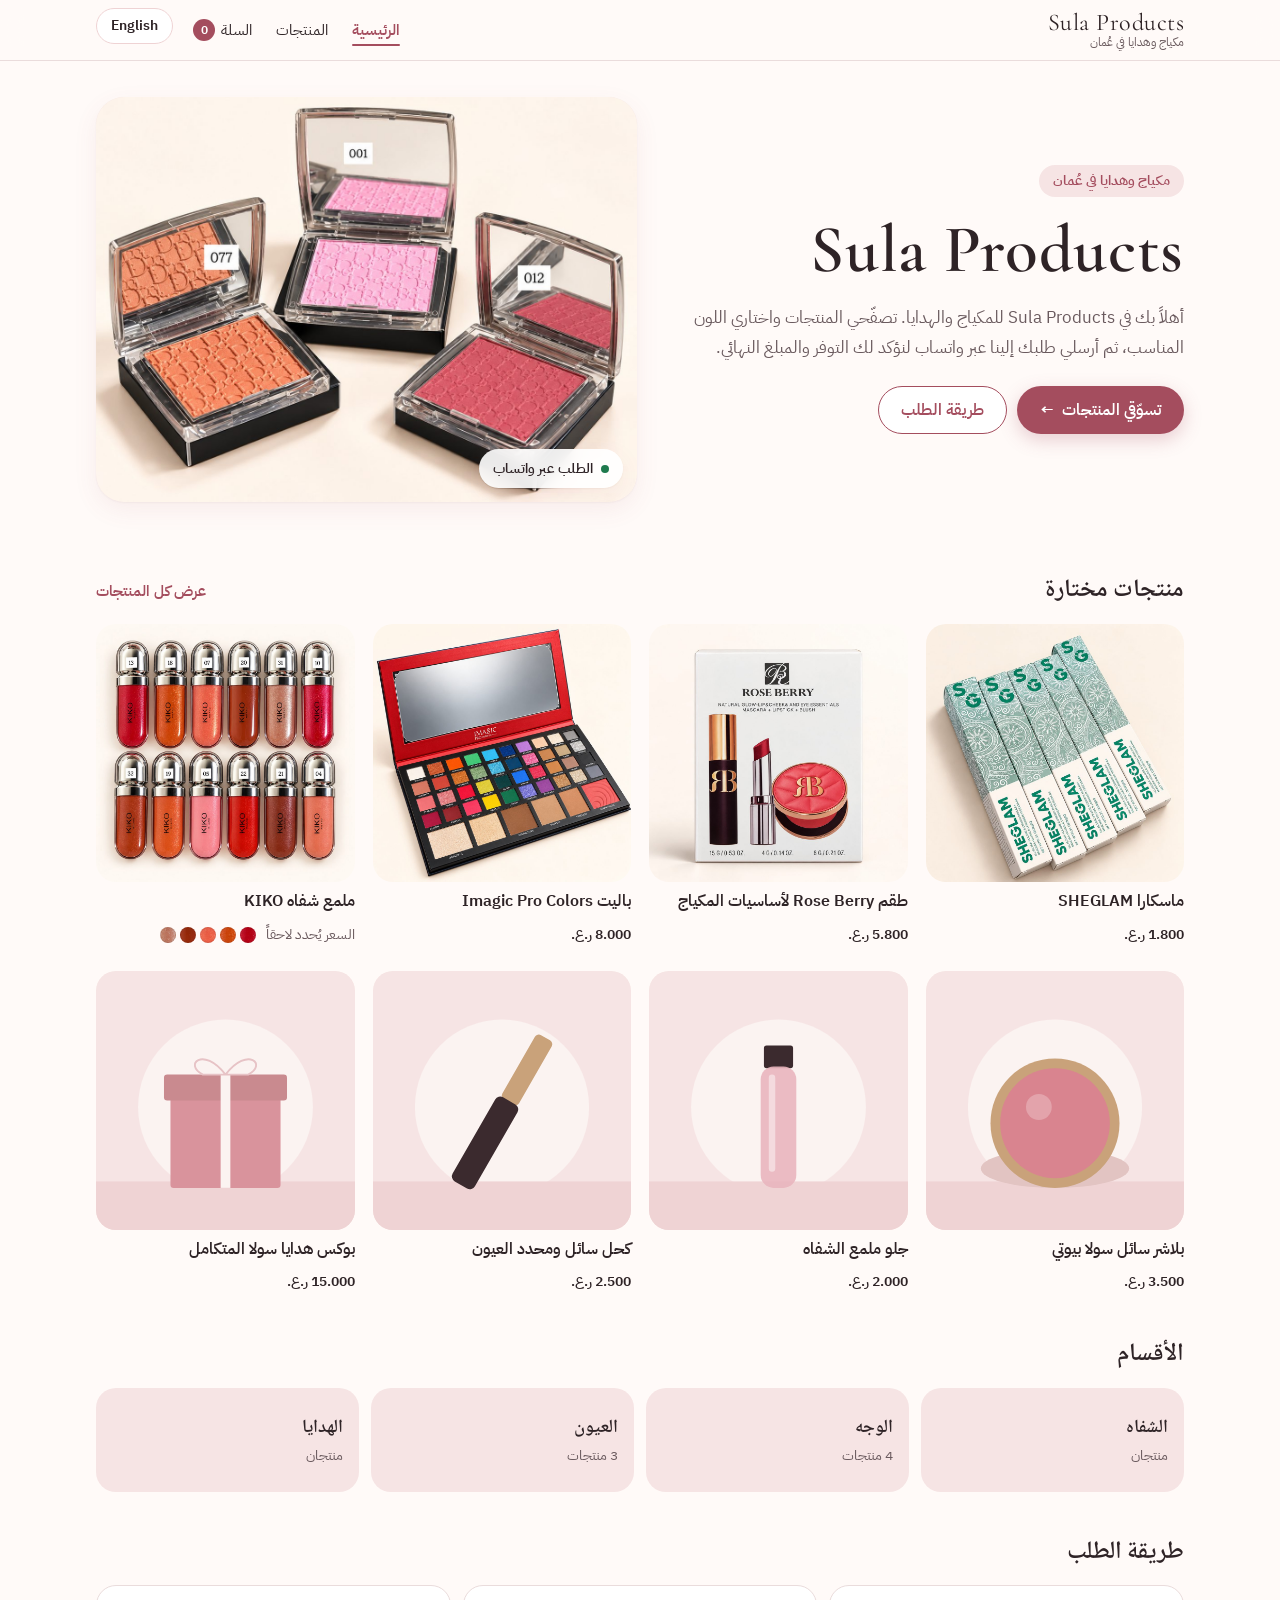
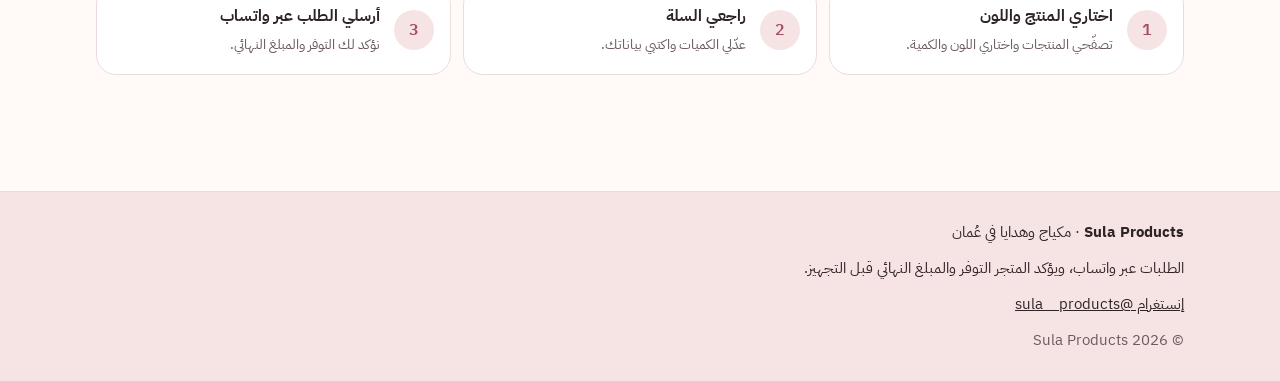
==== commit 79d77792: "Use real product photos: hero photo, photo shade swatches, products shown before ordering steps - He" ====
--- a/index.html
+++ b/index.html
@@ -16,7 +16,7 @@
   <meta property="og:type" content="website">
   <meta property="og:site_name" content="Sula Products">
   <meta property="og:title" content="Sula Products">
-  <meta property="og:image" content="images/site/hero.svg">
+  <meta property="og:image" content="images/site/hero-blush-trio.jpg">
   <meta property="og:locale" content="ar_OM">
   <meta property="og:locale:alternate" content="en_US">
   <link rel="icon" href="favicon.svg" type="image/svg+xml">
@@ -53,14 +53,12 @@
         <h1 id="hero-title" data-brand-name>Sula Products</h1>
         <p id="hero-intro"></p>
         <div class="hero-actions">
-          <a class="btn btn-primary btn-lg" href="products.html"><span data-i18n="home.cta">تسوّقي المنتجات</span> <span class="arrow" aria-hidden="true"></span></a>
-          <a class="btn btn-secondary btn-lg" href="#steps-title" data-i18n="home.ctaSecondary">طريقة الطلب</a>
+          <a class="btn btn-primary" href="products.html"><span data-i18n="home.cta">تسوّقي المنتجات</span> <span class="arrow" aria-hidden="true"></span></a>
+          <a class="btn btn-secondary" href="#how-to-order" data-i18n="home.steps">طريقة الطلب</a>
         </div>
       </div>
       <div class="hero-media rise" style="--i: 2">
-        <!-- Filled with the featured products by home.js; the image below shows if there are none -->
-        <ul id="hero-showcase" class="hero-showcase" data-i18n-attr="aria-label:home.showcase" hidden></ul>
-        <img id="hero-image" src="images/site/hero.svg" alt="" width="1200" height="900" fetchpriority="high">
+        <img id="hero-image" src="images/site/hero-blush-trio.jpg" alt="" width="1200" height="900" fetchpriority="high">
         <span class="hero-chip" data-i18n="home.chip"></span>
       </div>
     </section>
@@ -85,7 +83,7 @@
       <ul id="category-list" class="category-grid"></ul>
     </section>
 
-    <section class="section" aria-labelledby="steps-title">
+    <section class="section steps-section" id="how-to-order" aria-labelledby="steps-title">
       <div class="section-head">
         <h2 id="steps-title" data-i18n="home.steps"></h2>
       </div>
--- a/assets/css/styles.css
+++ b/assets/css/styles.css
@@ -967,251 +967,21 @@
 }
 .cart-side { display: grid; gap: 18px; }
 
-/* =========================================================
-   Shop polish: hero showcase, product cards, shade tint,
-   "added to cart" confirmation. Same colours as above.
-   ========================================================= */
-
-.btn-lg { min-height: 52px; padding: 0 28px; font-size: 1.02rem; }
-
-/* Hero: a soft blush panel with the products beside the text */
-.hero {
-  padding: 28px 20px;
-  border-radius: 32px;
-  background:
-    radial-gradient(120% 90% at 100% 0%, #FCEFF0 0%, rgba(252, 239, 240, 0) 60%),
-    linear-gradient(180deg, var(--blush) 0%, #FCF1F0 100%);
-}
-.hero-text .eyebrow { background: var(--surface); }
-.hero-actions .btn-secondary { background: rgba(255, 255, 255, 0.7); }
-
-.hero-media.has-showcase {
-  display: grid;
-  gap: 14px;
-  overflow: visible;
-  background: none;
-  box-shadow: none;
-  border-radius: 0;
-}
-.hero-showcase {
-  display: grid;
-  grid-template-columns: repeat(4, minmax(0, 1fr));
-  gap: 10px;
-  list-style: none;
-  margin: 0;
-  padding: 0;
-}
-.hero-showcase a {
-  position: relative;
-  display: block;
-  border-radius: 18px;
-  overflow: hidden;
-  background: var(--surface);
-  box-shadow: var(--shadow-soft);
-  transition: transform var(--medium) var(--ease), box-shadow var(--medium) var(--ease);
-}
-.hero-showcase img { width: 100%; aspect-ratio: 1 / 1; object-fit: cover; transition: transform 600ms var(--ease); }
-.hero-showcase a:hover { transform: translateY(-4px); box-shadow: var(--shadow-lift); }
-.hero-showcase a:hover img { transform: scale(1.04); }
-.tile-name { display: none; }
-.hero-media.has-showcase .hero-chip { position: static; justify-self: start; }
-
-/* Product cards: a white card that lifts slightly on hover */
-.product-grid { gap: 14px 12px; }
-.product-card {
-  gap: 0;
-  padding: 6px;
-  background: var(--surface);
-  border: 1px solid var(--line);
-  border-radius: var(--radius);
-  box-shadow: 0 1px 2px rgba(46, 35, 38, 0.03);
-  transition: transform var(--medium) var(--ease), box-shadow var(--medium) var(--ease), border-color var(--medium) var(--ease);
-}
-.product-card .thumb { border-radius: calc(var(--radius) - 6px); }
-.product-card:hover { transform: translateY(-4px); box-shadow: var(--shadow-lift); border-color: var(--blush-deep); }
-.product-card:hover .thumb { transform: none; box-shadow: none; }
-.product-card:hover img { transform: scale(1.04); }
-.product-card.skeleton { gap: 10px; padding-bottom: 14px; }
-.product-card.skeleton:hover { transform: none; box-shadow: none; }
-
-.card-body {
-  display: flex;
-  flex: 1;
-  flex-direction: column;
-  gap: 4px;
-  padding: 10px 6px 4px;
-}
-.card-cat { font-size: 0.75rem; font-weight: 600; color: var(--rose); letter-spacing: 0.02em; }
-.product-card h3 { font-size: 0.95rem; }
-.product-card .meta { justify-content: space-between; margin-bottom: 10px; }
-.card-price .price { font-size: 1.02rem; font-weight: 600; }
-
-.btn-card {
-  position: relative;
-  z-index: 1; /* sits above the whole-card link so it can be pressed */
-  width: 100%;
-  margin-top: auto;
-  min-height: 40px;
-  padding: 0 12px;
-  font-size: 0.86rem;
-  background: var(--blush);
-  color: var(--rose-dark);
-}
-.btn-card:hover { background: var(--rose); color: #fff; transform: none; }
-.btn-card-ghost {
-  z-index: auto;
-  pointer-events: none;
-  background: transparent;
-  border-color: var(--blush-deep);
-}
-.product-card:hover .btn-card-ghost { background: var(--blush); border-color: var(--blush); }
-.product-card:hover .btn-card-ghost .arrow { transform: translateX(-4px); }
-html[dir="ltr"] .product-card:hover .btn-card-ghost .arrow { transform: translateX(4px); }
-
-/* "Added" state on any add-to-cart button */
-.btn.is-added,
-.btn.is-added:hover { background: var(--ok); border-color: var(--ok); color: #fff; box-shadow: none; }
-.btn.is-added { animation: pop 360ms var(--ease); }
-@keyframes pop {
-  0% { transform: scale(1); }
-  40% { transform: scale(1.04); }
-  100% { transform: scale(1); }
-}
-
-/* Toast with a green tick */
-.toast { padding-block: 10px; padding-inline: 12px 10px; }
-.toast-icon {
-  flex: none;
-  display: grid;
-  place-items: center;
-  width: 26px; height: 26px;
-  border-radius: 50%;
-  background: #1F7A4D;
-}
-.toast-icon::before { content: "✓"; font-size: 0.85rem; font-weight: 700; color: #fff; }
-.toast-text { min-width: 0; }
-
-/* Categories: a small product photo in each card */
-.category-card { flex-direction: row; align-items: center; justify-content: flex-start; gap: 12px; padding: 12px; }
-.category-card .category-thumb {
-  flex: none;
-  width: 52px; height: 52px;
-  border-radius: 50%;
-  overflow: hidden;
-  background: var(--surface);
-  box-shadow: 0 2px 8px rgba(164, 77, 94, 0.12);
-}
-.category-thumb img { width: 100%; height: 100%; object-fit: cover; }
-.category-card .category-text { display: flex; flex-direction: column; min-width: 0; font-size: inherit; color: inherit; }
-
-/* Catalog header */
-.catalog-head { gap: 14px; margin-bottom: 18px; }
-.catalog-title { display: grid; gap: 4px; }
-.catalog-title p { font-size: 0.95rem; }
-.chip[aria-pressed="true"] { box-shadow: 0 4px 12px rgba(164, 77, 94, 0.22); }
-
-/* Product page: soft shade-coloured glow behind the photo when a shade is picked */
-@property --shade {
-  syntax: "<color>";
-  inherits: true;
-  initial-value: transparent;
-}
-.gallery-main { position: relative; }
-.gallery-main::after {
-  content: "";
-  position: absolute;
-  inset: 0;
-  pointer-events: none;
-  background: radial-gradient(circle at 50% 55%, color-mix(in srgb, var(--shade) 28%, transparent) 0%, transparent 70%);
-  mix-blend-mode: multiply;
-  transition: --shade 450ms var(--ease);
-}
-.gallery-main.has-shade-photo::after { display: none; }
-.gallery-main.is-shading img { animation: shade-in 380ms var(--ease); }
-@keyframes shade-in {
-  from { opacity: 0.7; transform: scale(0.985); }
-  to { opacity: 1; transform: none; }
-}
-.product-price { font-size: 1.5rem; }
-.order-note {
-  display: flex;
-  align-items: center;
-  gap: 10px;
-  padding: 12px 14px;
-  border-radius: var(--radius-sm);
-  background: var(--blush);
-  color: var(--ink-soft);
-  font-size: 0.88rem;
-  line-height: 1.6;
-}
-.order-note::before {
-  content: "";
-  flex: none;
-  width: 8px; height: 8px;
-  border-radius: 50%;
-  background: #1F7A4D;
-}
-
-@media (min-width: 640px) {
-  .hero { padding: 40px 36px; }
-  .hero-showcase { gap: 14px; }
-  .tile-name {
-    display: block;
-    position: absolute;
-    inset-inline: 8px;
-    bottom: 8px;
-    padding: 4px 10px;
-    border-radius: 999px;
-    background: rgba(255, 255, 255, 0.9);
-    -webkit-backdrop-filter: blur(6px);
-    backdrop-filter: blur(6px);
-    color: var(--ink);
-    font-size: 0.8rem;
-    font-weight: 600;
-    text-align: center;
-    white-space: nowrap;
-    overflow: hidden;
-    text-overflow: ellipsis;
-  }
-  .product-card { padding: 8px; }
-  .card-body { padding: 12px 8px 6px; }
-  .product-card h3 { font-size: 1rem; }
-  .category-card { padding: 14px 16px; }
-}
-
-@media (min-width: 900px) {
-  .hero { padding: 56px 52px; grid-template-columns: 1fr 1fr; }
-  .hero-showcase { grid-template-columns: repeat(2, minmax(0, 1fr)); gap: 16px; }
-  /* Stagger the second column a little for a softer, editorial layout */
-  .hero-showcase li:nth-child(even) a { margin-top: 28px; }
-  .hero-showcase a { border-radius: 24px; }
-  .tile-name { inset-inline: 12px; bottom: 12px; font-size: 0.88rem; padding: 6px 12px; }
-  .catalog-head { grid-template-columns: 1fr minmax(280px, 380px); align-items: end; column-gap: 32px; }
-  .catalog-head .chips { grid-column: 1 / -1; }
-  .search-field label { font-size: 0.88rem; color: var(--ink-soft); }
-}
-
-/* Less movement: keep colour changes, drop the lifts and zooms */
-@media (prefers-reduced-motion: reduce) {
-  .product-card:hover,
-  .hero-showcase a:hover,
-  .category-card:hover,
-  .steps li:hover,
-  .btn:hover,
-  .gallery-thumbs button:hover,
-  .shade-option input:checked + label,
-  .product-card:hover img,
-  .hero-showcase a:hover img,
-  .hero-media:hover img { transform: none; }
-  .gallery-main.is-shading img,
-  .btn.is-added { animation: none; }
-}
-.hero-media.has-showcase:hover a:not(:hover) img { transform: none; }
-
-/* Tablets: 2 or 4 cards per row so a row of 4 products never leaves one alone */
-@media (min-width: 640px) and (max-width: 767px) {
-  .product-grid { grid-template-columns: repeat(2, minmax(0, 1fr)); }
-}
-@media (min-width: 768px) {
-  .product-grid { grid-template-columns: repeat(4, minmax(0, 1fr)); gap: 20px 14px; }
-}
+/* ---------- Real product photos (2026-11) ---------- */
+/* Every card photo is cropped to the same centred square on the studio-cream
+   background the owner's photos use, so the grid lines up neatly. */
+.product-card .thumb { background: #FDF5EE; }
+.product-card img { object-position: center; }
+
+/* Shade samples: a real crop of the owner's photo when there is one */
+.swatch-dot.has-photo {
+  background-size: cover;
+  background-position: center;
+  border-color: rgba(0, 0, 0, 0.08);
+}
+.product-card .swatch-dot { width: 16px; height: 16px; }
+.shade-option .swatch-dot { width: 28px; height: 28px; flex: none; }
+.shade-option label:has(.swatch-dot) { padding-inline-start: 6px; }
+
+/* "How to order" sits lower on the page now; keep its heading clear of the sticky header */
+#how-to-order { scroll-margin-top: 96px; }
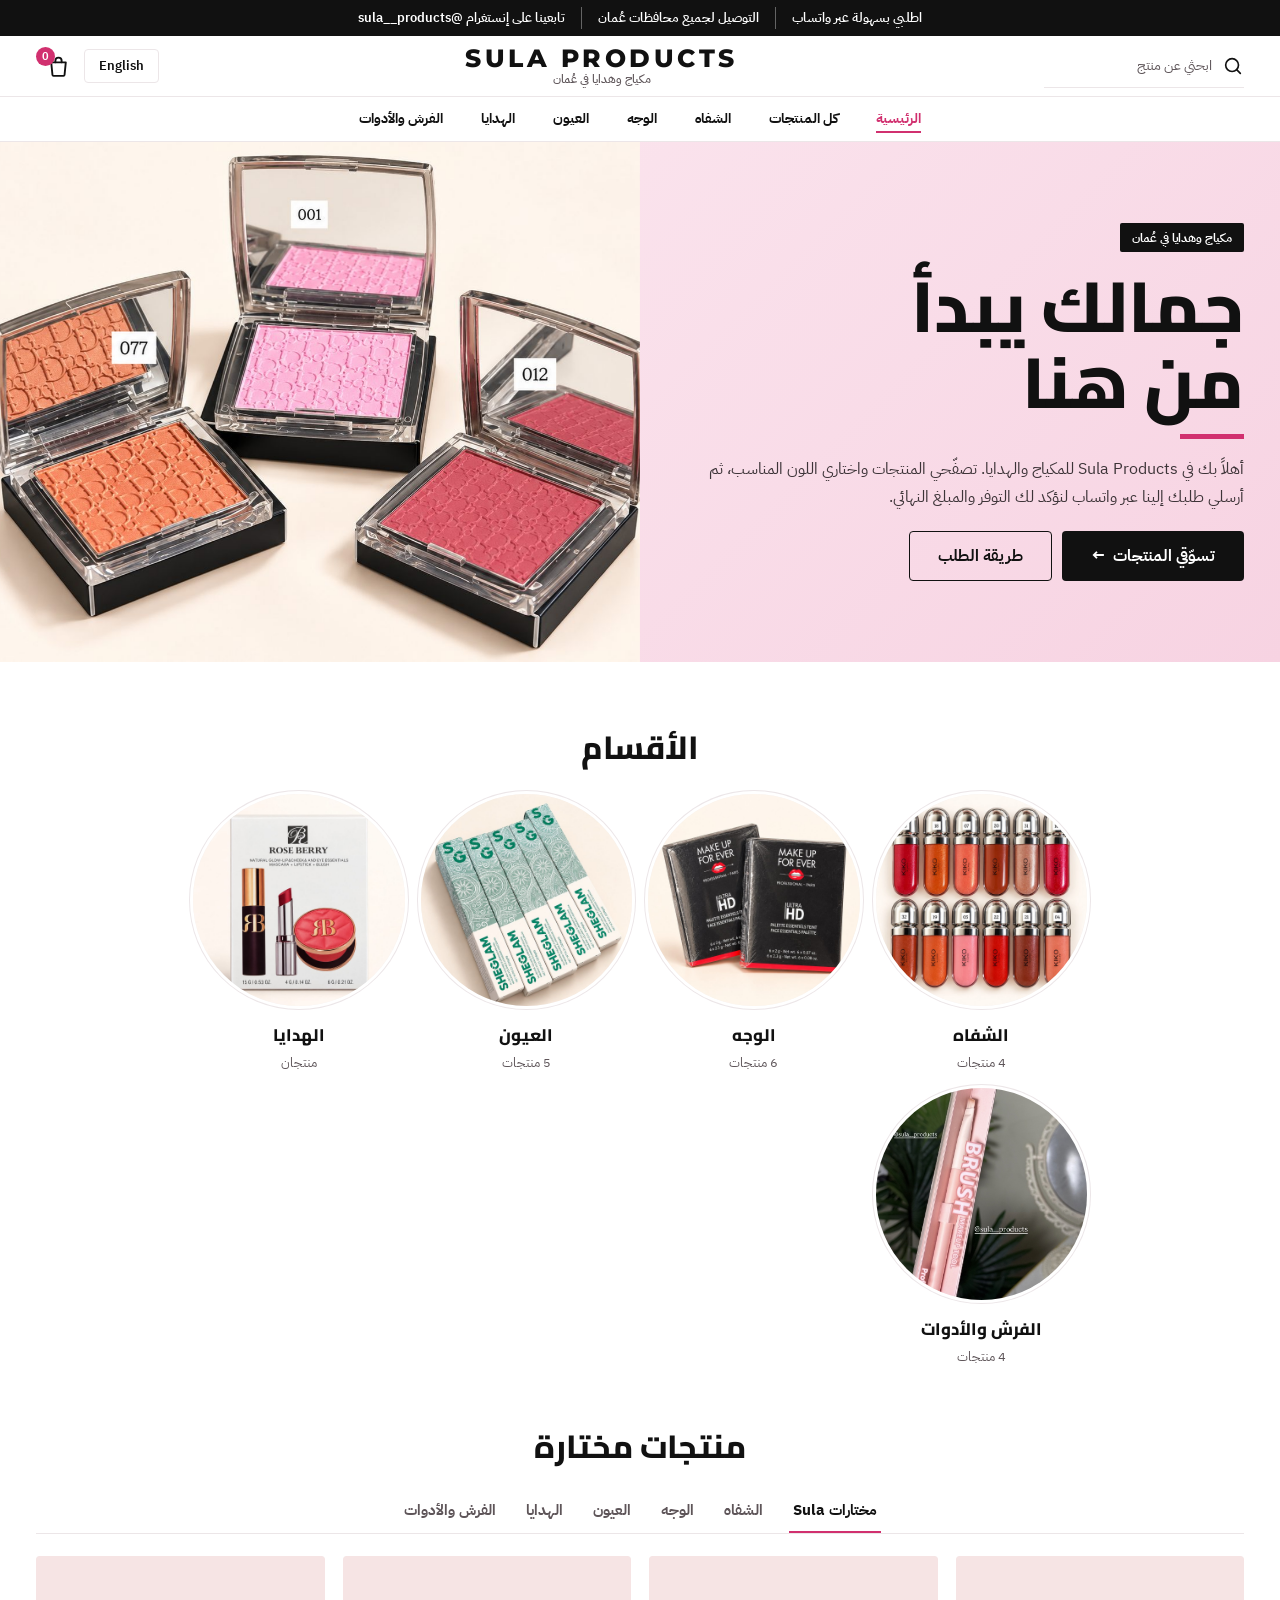
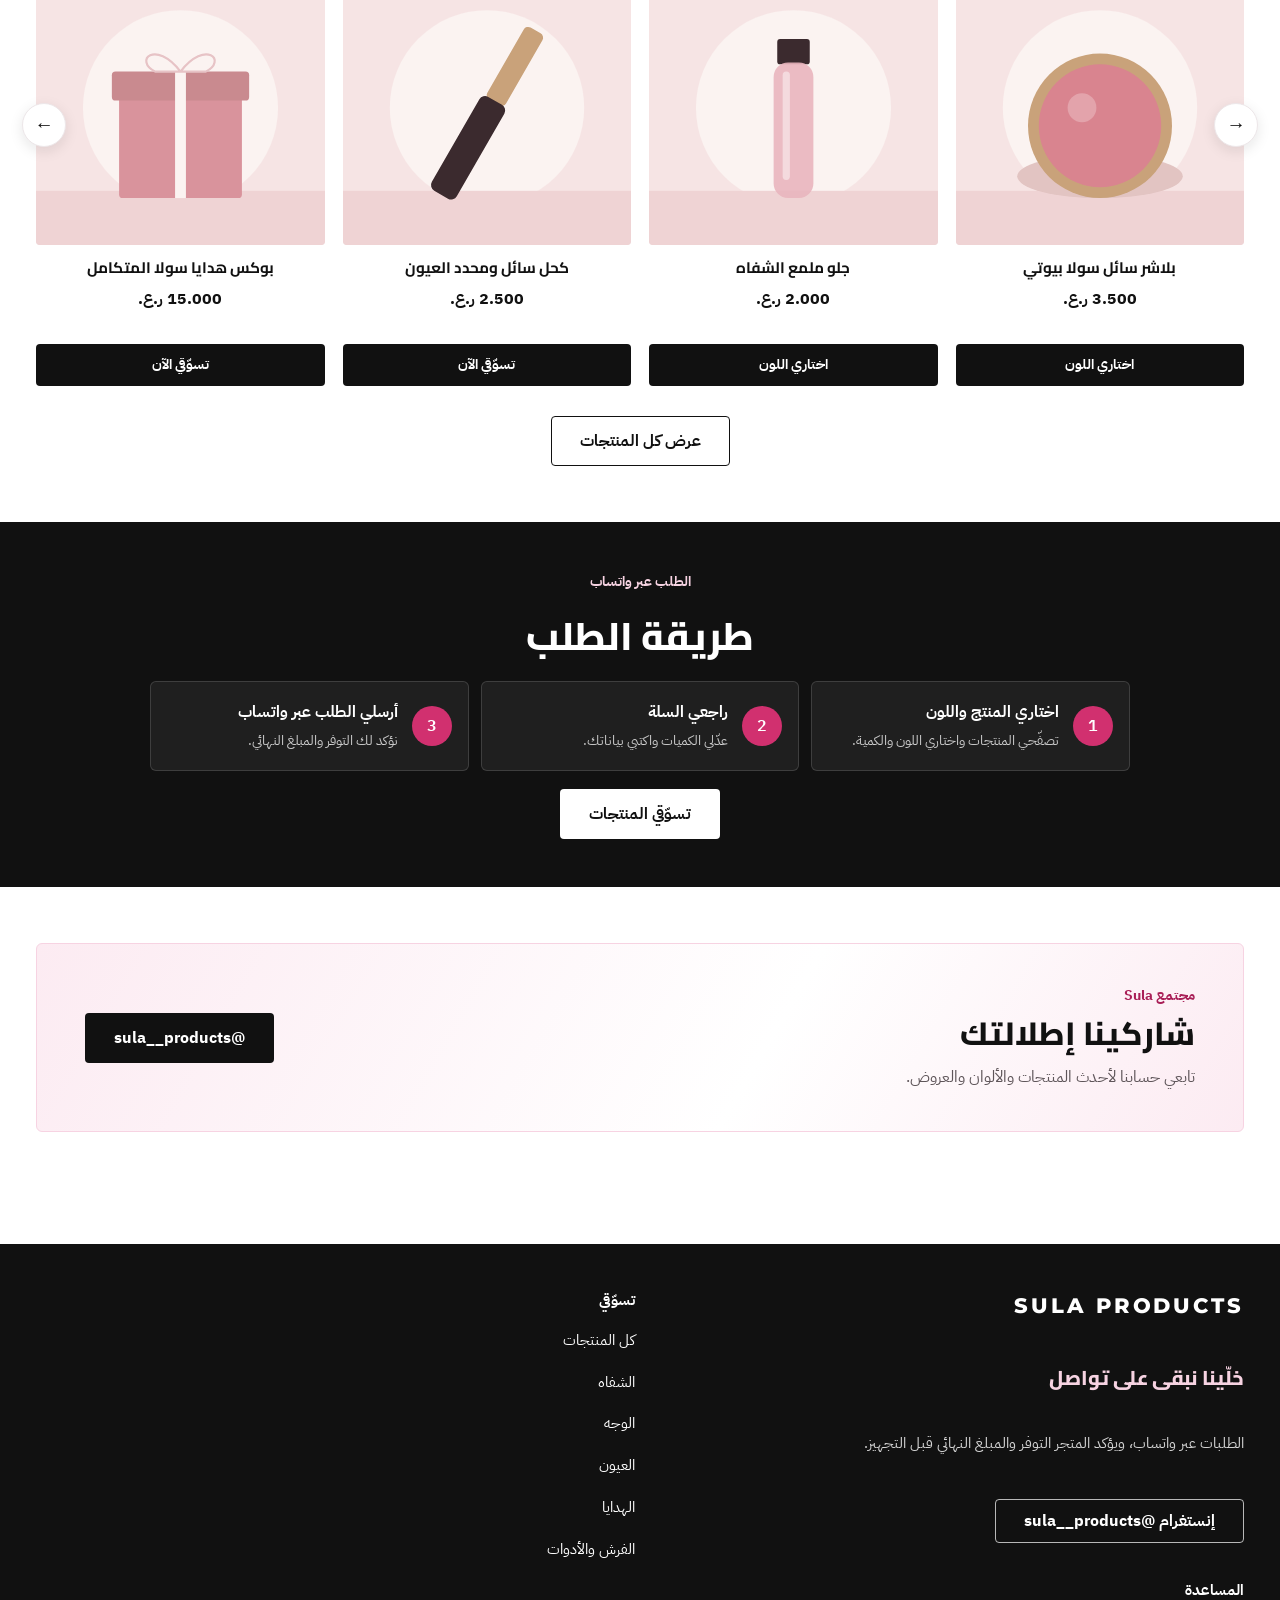
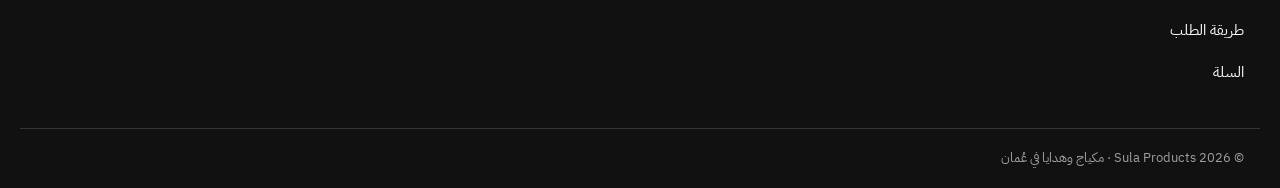
==== commit dbe4e09f: "Restyle the shop with a bold beauty-store look Black announcement bar, centred logo with search and " ====
--- a/index.html
+++ b/index.html
@@ -12,95 +12,142 @@
   </script>
   <title data-i18n="title.home">Sula Products</title>
   <meta name="description" content="" data-i18n-attr="content:desc.home">
-  <meta name="theme-color" content="#FFFAF8">
+  <meta name="theme-color" content="#FFFFFF">
   <meta property="og:type" content="website">
   <meta property="og:site_name" content="Sula Products">
   <meta property="og:title" content="Sula Products">
-  <meta property="og:image" content="images/site/hero-blush-trio.jpg">
+  <meta property="og:image" content="images/site/hero.svg">
   <meta property="og:locale" content="ar_OM">
   <meta property="og:locale:alternate" content="en_US">
   <link rel="icon" href="favicon.svg" type="image/svg+xml">
   <link rel="preconnect" href="https://fonts.googleapis.com">
   <link rel="preconnect" href="https://fonts.gstatic.com" crossorigin>
-  <link rel="stylesheet" href="https://fonts.googleapis.com/css2?family=IBM+Plex+Sans+Arabic:wght@400;500;600&family=Noto+Naskh+Arabic:wght@600&family=Cormorant+Garamond:wght@600&display=swap">
+  <link rel="stylesheet" href="https://fonts.googleapis.com/css2?family=Cairo:wght@600;700;800&family=IBM+Plex+Sans+Arabic:wght@400;500;600&family=Montserrat:wght@500;600;700;800&display=swap">
   <link rel="stylesheet" href="assets/css/styles.css">
 </head>
 <body>
   <a class="skip-link" href="#main" data-i18n="skip">انتقلي إلى المحتوى</a>
 
+  <div class="announce" role="note">
+    <div class="announce-track">
+      <p data-i18n="announce.1">اطلبي بسهولة عبر واتساب</p>
+      <p data-i18n="announce.2"></p>
+      <p data-i18n="announce.3"></p>
+    </div>
+  </div>
+
   <header class="site-header">
-    <div class="wrap">
+    <div class="wrap header-main">
+      <a class="header-search" href="products.html#search"><svg class="icon" viewBox="0 0 24 24" aria-hidden="true" focusable="false"><circle cx="11" cy="11" r="7"/><path d="m20 20-4-4"/></svg><span data-i18n="nav.search">ابحثي عن منتج</span></a>
       <a class="logo" href="index.html">
         <span data-brand-name>Sula Products</span>
         <small data-brand-tagline></small>
       </a>
-      <nav class="main-nav" aria-label="القائمة الرئيسية" data-i18n-attr="aria-label:nav.label">
-        <ul>
-          <li><a href="index.html" data-i18n="nav.home" aria-current="page">الرئيسية</a></li>
-          <li><a href="products.html" data-i18n="nav.products">المنتجات</a></li>
-          <li><a href="cart.html"><span data-i18n="nav.cart">السلة</span> <span class="cart-count"><span data-cart-count>0</span><span class="visually-hidden" data-i18n="nav.items"> قطعة</span></span></a></li>
-          <li><button type="button" class="lang-toggle" data-lang-toggle data-i18n="lang.button" data-i18n-attr="aria-label:lang.aria">English</button></li>
-        </ul>
-      </nav>
+      <div class="header-tools">
+        <button type="button" class="lang-toggle" data-lang-toggle data-i18n="lang.button" data-i18n-attr="aria-label:lang.aria">English</button>
+        <a class="cart-link" href="cart.html"><svg class="icon" viewBox="0 0 24 24" aria-hidden="true" focusable="false"><path d="M5 8h14l-1.2 12.1a1 1 0 0 1-1 .9H7.2a1 1 0 0 1-1-.9L5 8Z"/><path d="M9 8V6.5a3 3 0 0 1 6 0V8"/></svg><span class="visually-hidden" data-i18n="nav.cart">السلة</span><span class="cart-count"><span data-cart-count>0</span><span class="visually-hidden" data-i18n="nav.items"> قطعة</span></span></a>
+      </div>
     </div>
+    <nav class="cat-nav" aria-label="القائمة الرئيسية" data-i18n-attr="aria-label:nav.label">
+      <ul class="wrap" data-cat-nav>
+        <li><a href="index.html" data-i18n="nav.home" data-nav="home">الرئيسية</a></li>
+        <li><a href="products.html" data-i18n="nav.all" data-nav="all">كل المنتجات</a></li>
+      </ul>
+    </nav>
   </header>
 
-  <main id="main" class="wrap" tabindex="-1">
-    <div id="notices" class="notice-stack" aria-live="polite"></div>
-    <section class="hero" aria-labelledby="hero-title">
-      <div class="hero-text rise">
+  <main id="main" tabindex="-1">
+    <div class="wrap"><div id="notices" class="notice-stack" aria-live="polite"></div></div>
+
+    <section class="hero-banner" aria-labelledby="hero-title">
+      <div class="hero-banner-media rise" style="--i: 1">
+        <img id="hero-image" src="images/site/hero.svg" alt="" width="1200" height="900" fetchpriority="high">
+      </div>
+      <div class="hero-banner-text rise">
         <p class="eyebrow" data-brand-tagline></p>
-        <h1 id="hero-title" data-brand-name>Sula Products</h1>
+        <h1 id="hero-title" data-i18n="home.heroTitle">جمالك يبدأ من هنا</h1>
         <p id="hero-intro"></p>
         <div class="hero-actions">
           <a class="btn btn-primary" href="products.html"><span data-i18n="home.cta">تسوّقي المنتجات</span> <span class="arrow" aria-hidden="true"></span></a>
-          <a class="btn btn-secondary" href="#how-to-order" data-i18n="home.steps">طريقة الطلب</a>
+          <a class="btn btn-ghost" href="#how" data-i18n="home.steps">طريقة الطلب</a>
         </div>
-      </div>
-      <div class="hero-media rise" style="--i: 2">
-        <img id="hero-image" src="images/site/hero-blush-trio.jpg" alt="" width="1200" height="900" fetchpriority="high">
-        <span class="hero-chip" data-i18n="home.chip"></span>
       </div>
     </section>
 
-    <section class="section" aria-labelledby="featured-title">
-      <div class="section-head">
-        <h2 id="featured-title" data-i18n="home.featured"></h2>
-        <a href="products.html" data-i18n="home.viewAll"></a>
+    <section class="section wrap" aria-labelledby="cat-title">
+      <div class="section-head center">
+        <h2 id="cat-title" data-i18n="home.categories"></h2>
       </div>
-      <ul id="featured-list" class="product-grid">
-        <li class="product-card skeleton" aria-hidden="true"><div class="thumb"></div><div class="bar"></div><div class="bar short"></div></li>
-        <li class="product-card skeleton" aria-hidden="true"><div class="thumb"></div><div class="bar"></div><div class="bar short"></div></li>
-        <li class="product-card skeleton" aria-hidden="true"><div class="thumb"></div><div class="bar"></div><div class="bar short"></div></li>
-        <li class="product-card skeleton" aria-hidden="true"><div class="thumb"></div><div class="bar"></div><div class="bar short"></div></li>
-      </ul>
+      <ul id="category-list" class="category-tiles"></ul>
     </section>
 
-    <section class="section" aria-labelledby="cat-title">
-      <div class="section-head">
-        <h2 id="cat-title" data-i18n="home.categories"></h2>
+    <section class="section wrap" aria-labelledby="featured-title">
+      <div class="section-head center">
+        <h2 id="featured-title" data-i18n="home.featured"></h2>
       </div>
-      <ul id="category-list" class="category-grid"></ul>
+      <div class="tabs" id="product-tabs" role="group" data-i18n-attr="aria-label:catalog.filter"></div>
+      <div class="carousel">
+        <button type="button" class="carousel-btn prev" data-scroll="-1" data-i18n-attr="aria-label:home.prev"></button>
+        <ul id="featured-list" class="product-grid product-row">
+          <li class="product-card skeleton" aria-hidden="true"><div class="thumb"></div><div class="bar"></div><div class="bar short"></div></li>
+          <li class="product-card skeleton" aria-hidden="true"><div class="thumb"></div><div class="bar"></div><div class="bar short"></div></li>
+          <li class="product-card skeleton" aria-hidden="true"><div class="thumb"></div><div class="bar"></div><div class="bar short"></div></li>
+          <li class="product-card skeleton" aria-hidden="true"><div class="thumb"></div><div class="bar"></div><div class="bar short"></div></li>
+        </ul>
+        <button type="button" class="carousel-btn next" data-scroll="1" data-i18n-attr="aria-label:home.next"></button>
+      </div>
+      <p class="view-all"><a class="btn btn-secondary" id="view-all" href="products.html" data-i18n="home.viewAll"></a></p>
     </section>
 
-    <section class="section steps-section" id="how-to-order" aria-labelledby="steps-title">
-      <div class="section-head">
+    <section class="promo-banner" id="how" aria-labelledby="steps-title">
+      <div class="wrap">
+        <p class="promo-kicker" data-i18n="home.chip"></p>
         <h2 id="steps-title" data-i18n="home.steps"></h2>
+        <ol class="steps">
+          <li><div><strong data-i18n="home.step1.title"></strong><span data-i18n="home.step1.text"></span></div></li>
+          <li><div><strong data-i18n="home.step2.title"></strong><span data-i18n="home.step2.text"></span></div></li>
+          <li><div><strong data-i18n="home.step3.title"></strong><span data-i18n="home.step3.text"></span></div></li>
+        </ol>
+        <a class="btn btn-light" href="products.html" data-i18n="home.cta"></a>
       </div>
-      <ol class="steps">
-        <li><div><strong data-i18n="home.step1.title"></strong><span data-i18n="home.step1.text"></span></div></li>
-        <li><div><strong data-i18n="home.step2.title"></strong><span data-i18n="home.step2.text"></span></div></li>
-        <li><div><strong data-i18n="home.step3.title"></strong><span data-i18n="home.step3.text"></span></div></li>
-      </ol>
+    </section>
+
+    <section class="section wrap" aria-labelledby="insta-title">
+      <div class="insta-card">
+        <div>
+          <p class="eyebrow" data-i18n="home.instaKicker"></p>
+          <h2 id="insta-title" data-i18n="home.instaTitle"></h2>
+          <p data-i18n="home.instaText"></p>
+        </div>
+        <a class="btn btn-primary" data-instagram-btn href="https://www.instagram.com/sula__products/" target="_blank" rel="noopener">@sula__products</a>
+      </div>
     </section>
   </main>
 
   <footer class="site-footer">
-    <div class="wrap">
-      <p><strong data-brand-name>Sula Products</strong> · <span data-brand-tagline></span></p>
-      <p data-i18n="footer.orders"></p>
-      <p><a data-instagram-link href="https://www.instagram.com/sula__products/" target="_blank" rel="noopener">Instagram @sula__products</a></p>
-      <p class="muted">© <span data-year></span> Sula Products</p>
+    <div class="wrap footer-grid">
+      <div class="footer-brand">
+        <p class="footer-logo" data-brand-name>Sula Products</p>
+        <p class="footer-hello" data-i18n="footer.hello">خلّينا نبقى على تواصل</p>
+        <p data-i18n="footer.orders"></p>
+        <p class="footer-social"><a class="btn btn-outline-light" data-instagram-link href="https://www.instagram.com/sula__products/" target="_blank" rel="noopener">Instagram @sula__products</a></p>
+      </div>
+      <div class="footer-col">
+        <p class="footer-head" data-i18n="footer.shop">تسوّقي</p>
+        <ul data-footer-cats>
+          <li><a href="products.html" data-i18n="nav.all">كل المنتجات</a></li>
+        </ul>
+      </div>
+      <div class="footer-col">
+        <p class="footer-head" data-i18n="footer.help">المساعدة</p>
+        <ul>
+          <li><a href="index.html#how" data-i18n="home.steps">طريقة الطلب</a></li>
+          <li><a href="cart.html" data-i18n="nav.cart">السلة</a></li>
+        </ul>
+      </div>
+    </div>
+    <div class="wrap footer-bottom">
+      <p>© <span data-year></span> Sula Products · <span data-brand-tagline></span></p>
     </div>
   </footer>
 
--- a/assets/css/styles.css
+++ b/assets/css/styles.css
@@ -967,21 +967,601 @@
 }
 .cart-side { display: grid; gap: 18px; }
 
-/* ---------- Real product photos (2026-11) ---------- */
-/* Every card photo is cropped to the same centred square on the studio-cream
-   background the owner's photos use, so the grid lines up neatly. */
-.product-card .thumb { background: #FDF5EE; }
-.product-card img { object-position: center; }
-
-/* Shade samples: a real crop of the owner's photo when there is one */
-.swatch-dot.has-photo {
-  background-size: cover;
-  background-position: center;
-  border-color: rgba(0, 0, 0, 0.08);
-}
-.product-card .swatch-dot { width: 16px; height: 16px; }
-.shade-option .swatch-dot { width: 28px; height: 28px; flex: none; }
-.shade-option label:has(.swatch-dot) { padding-inline-start: 6px; }
-
-/* "How to order" sits lower on the page now; keep its heading clear of the sticky header */
-#how-to-order { scroll-margin-top: 96px; }
+/* =========================================================
+   Bold beauty-store look (2026-11)
+   Black and white with a vivid Sula pink, bold uppercase
+   headings, an announcement bar, a category strip under the
+   logo, full-width banners and clean product cards.
+   Everything here overrides the softer styles above, so to
+   undo this look you can delete from this comment down.
+   ========================================================= */
+:root {
+  --pink: #D1306F;          /* accent: badges, links, hover (4.8:1 on white) */
+  --pink-dark: #A91F57;
+  --pink-soft: #FCEBF2;     /* light pink panels */
+  --pink-mid: #F7D3E2;
+  --black: #111111;         /* main buttons, announcement bar, footer */
+  --grey-bg: #F6F4F5;       /* behind product photos */
+
+  --rose: var(--pink);
+  --rose-dark: var(--pink-dark);
+  --blush: var(--pink-soft);
+  --blush-deep: var(--pink-mid);
+  --warm-white: #FFFFFF;
+  --ink: var(--black);
+  --ink-soft: #5E5559;
+  --line: #ECE6E8;
+
+  --font-head: "Cairo", "IBM Plex Sans Arabic", "Segoe UI", Tahoma, sans-serif;
+  --font-display: var(--font-head);
+  --font-logo: "Montserrat", "Cairo", "Segoe UI", sans-serif;
+  --radius: 6px;
+  --radius-sm: 4px;
+  --page-max: 1240px;
+}
+html[lang="en"] {
+  --font-head: "Montserrat", "Segoe UI", Arial, sans-serif;
+  --font-display: var(--font-head);
+}
+body { background: #fff; }
+h1, h2 { font-family: var(--font-head); font-weight: 800; }
+html[lang="en"] h1,
+html[lang="en"] h2 { text-transform: uppercase; letter-spacing: 0.02em; font-weight: 800; }
+h3 { font-family: var(--font-head); font-weight: 700; }
+main { padding-block: 0 56px; }
+main.wrap { padding-top: 24px; }
+.icon { width: 22px; height: 22px; fill: none; stroke: currentColor; stroke-width: 1.8; stroke-linecap: round; stroke-linejoin: round; flex: none; }
+
+/* ---------- Announcement bar ---------- */
+.announce {
+  background: var(--black);
+  color: #fff;
+  font-size: 0.8rem;
+  font-weight: 600;
+  text-align: center;
+  overflow: hidden;
+}
+html[lang="en"] .announce { text-transform: uppercase; letter-spacing: 0.08em; font-size: 0.72rem; }
+.announce-track {
+  display: grid;
+  height: 36px;
+  align-items: center;
+}
+.announce-track p {
+  grid-area: 1 / 1;
+  padding-inline: 16px;
+  white-space: nowrap;
+  overflow: hidden;
+  text-overflow: ellipsis;
+  opacity: 0;
+  animation: announce 12s infinite;
+}
+.announce-track p:nth-child(2) { animation-delay: 4s; }
+.announce-track p:nth-child(3) { animation-delay: 8s; }
+@keyframes announce {
+  0% { opacity: 0; transform: translateY(8px); }
+  4%, 30% { opacity: 1; transform: none; }
+  34%, 100% { opacity: 0; transform: translateY(-8px); }
+}
+@media (min-width: 1000px) {
+  /* Wide screens: all three messages side by side, no rotation */
+  .announce-track { display: flex; justify-content: center; gap: 0; }
+  .announce-track p { opacity: 1; animation: none; }
+  .announce-track p + p { border-inline-start: 1px solid rgba(255, 255, 255, 0.35); }
+}
+@media (prefers-reduced-motion: reduce) {
+  .announce-track p { animation: none; }
+  .announce-track p:first-child { opacity: 1; }
+}
+
+/* ---------- Header: search, centred logo, language + bag ---------- */
+.site-header,
+.site-header.is-scrolled {
+  background: rgba(255, 255, 255, 0.97);
+  border-bottom: 1px solid var(--line);
+}
+.site-header.is-scrolled { box-shadow: 0 4px 18px rgba(17, 17, 17, 0.06); }
+.header-main {
+  display: grid;
+  grid-template-columns: 1fr auto 1fr;
+  align-items: center;
+  gap: 8px;
+  min-height: 64px;
+}
+.header-search {
+  justify-self: start;
+  display: inline-flex;
+  align-items: center;
+  gap: 10px;
+  min-height: 44px;
+  min-width: 44px;
+  color: var(--ink);
+  text-decoration: none;
+  font-size: 0.9rem;
+}
+.header-search span { display: none; color: var(--ink-soft); }
+.header-search:hover { color: var(--pink); }
+.logo,
+.site-header .logo {
+  justify-self: center;
+  align-items: center;
+  text-align: center;
+  font-family: var(--font-logo);
+  font-weight: 800;
+  font-size: 1.15rem;
+  letter-spacing: 0.14em;
+  text-transform: uppercase;
+}
+.logo small { font-family: var(--font-body); text-transform: none; letter-spacing: 0; font-weight: 500; margin-top: 2px; }
+.header-tools {
+  justify-self: end;
+  display: flex;
+  align-items: center;
+  gap: 4px;
+}
+.lang-toggle {
+  min-height: 34px;
+  margin: 0;
+  border-radius: var(--radius-sm);
+  border-color: var(--line);
+  font-size: 0.8rem;
+}
+.lang-toggle:hover { border-color: var(--black); color: var(--black); }
+.cart-link {
+  position: relative;
+  display: inline-grid;
+  place-items: center;
+  width: 44px;
+  height: 44px;
+  color: var(--ink);
+  border-radius: 50%;
+}
+.cart-link:hover,
+.cart-link[aria-current="page"] { color: var(--pink); }
+.cart-link .icon { width: 25px; height: 25px; }
+.cart-link .cart-count {
+  position: absolute;
+  top: 3px;
+  inset-inline-end: 0;
+  min-width: 19px;
+  height: 19px;
+  padding: 0 5px;
+  font-size: 0.7rem;
+  background: var(--pink);
+}
+
+/* Category strip under the logo */
+.cat-nav { border-top: 1px solid var(--line); }
+.cat-nav ul {
+  display: flex;
+  justify-content: flex-start;
+  gap: 2px;
+  list-style: none;
+  margin: 0 auto;
+  overflow-x: auto;
+  scrollbar-width: none;
+}
+.cat-nav ul::-webkit-scrollbar { display: none; }
+.cat-nav a {
+  position: relative;
+  display: inline-flex;
+  align-items: center;
+  min-height: 44px;
+  padding: 0 12px;
+  white-space: nowrap;
+  color: var(--ink);
+  text-decoration: none;
+  font-weight: 700;
+  font-size: 0.88rem;
+}
+html[lang="en"] .cat-nav a { text-transform: uppercase; letter-spacing: 0.06em; font-size: 0.76rem; }
+.cat-nav a::after {
+  content: "";
+  position: absolute;
+  inset-inline: 12px;
+  bottom: 8px;
+  height: 2px;
+  background: var(--pink);
+  transform: scaleX(0);
+  transition: transform var(--medium) var(--ease);
+}
+.cat-nav a:hover { color: var(--pink); }
+.cat-nav a:hover::after,
+.cat-nav a[aria-current="page"]::after { transform: scaleX(1); }
+.cat-nav a[aria-current="page"] { color: var(--pink); }
+
+@media (min-width: 760px) {
+  .header-main { min-height: 76px; }
+  .header-search {
+    border-bottom: 1px solid var(--line);
+    padding-inline-end: 24px;
+    min-width: 200px;
+  }
+  .header-search span { display: inline; }
+  .logo, .site-header .logo { font-size: 1.55rem; }
+  .cat-nav ul { justify-content: center; }
+  .cat-nav a { padding: 0 18px; }
+  .cat-nav a::after { inset-inline: 18px; }
+}
+@media (max-width: 480px) {
+  .logo small { display: none; }
+  .logo, .site-header .logo { font-size: 1.02rem; letter-spacing: 0.1em; }
+  .lang-toggle { padding: 0 8px; }
+}
+
+/* ---------- Buttons ---------- */
+.btn {
+  border-radius: var(--radius-sm);
+  font-weight: 700;
+  min-height: 50px;
+  padding: 0 28px;
+}
+html[lang="en"] .btn { text-transform: uppercase; letter-spacing: 0.08em; font-size: 0.85rem; }
+.btn-primary { background: var(--black); color: #fff; box-shadow: none; }
+.btn-primary:hover { background: var(--pink); color: #fff; box-shadow: none; transform: none; }
+.btn-secondary { background: #fff; color: var(--black); border-color: var(--black); }
+.btn-secondary:hover { background: var(--black); color: #fff; }
+.btn-ghost { background: transparent; color: var(--black); border-color: var(--black); }
+.btn-ghost:hover { background: #fff; color: var(--black); }
+.btn-light { background: #fff; color: var(--black); }
+.btn-light:hover { background: var(--pink-soft); color: var(--black); }
+.btn-outline-light { background: transparent; color: #fff; border-color: rgba(255, 255, 255, 0.7); min-height: 44px; }
+.btn-outline-light:hover { background: #fff; color: var(--black); }
+.btn-whatsapp { box-shadow: none; }
+.btn-link { color: var(--pink); }
+
+/* ---------- Home: full-width hero banner ---------- */
+.hero-banner {
+  display: grid;
+  background: linear-gradient(135deg, var(--pink-soft) 0%, var(--pink-mid) 100%);
+  margin-bottom: 48px;
+  overflow: hidden;
+}
+.hero-banner-media img {
+  width: 100%;
+  aspect-ratio: 4 / 3;
+  object-fit: cover;
+}
+.hero-banner-text {
+  display: grid;
+  gap: 16px;
+  justify-items: start;
+  padding: 28px max(16px, env(safe-area-inset-right, 0px)) 36px max(16px, env(safe-area-inset-left, 0px));
+}
+.hero-banner .eyebrow {
+  background: var(--black);
+  color: #fff;
+  padding: 4px 12px;
+  font-size: 0.78rem;
+  font-weight: 700;
+  border-radius: 2px;
+}
+html[lang="en"] .hero-banner .eyebrow { text-transform: uppercase; letter-spacing: 0.1em; font-size: 0.7rem; }
+.hero-banner h1 {
+  font-size: clamp(2.1rem, 8.5vw, 4.4rem);
+  line-height: 1.08;
+  color: var(--black);
+}
+.hero-banner h1::after {
+  content: "";
+  display: block;
+  width: 64px;
+  height: 5px;
+  margin-top: 14px;
+  background: var(--pink);
+}
+.hero-banner p#hero-intro { color: #3D3438; max-width: 34em; font-size: 1rem; }
+.hero-actions { display: flex; flex-wrap: wrap; gap: 10px; margin-top: 4px; }
+@media (min-width: 900px) {
+  .hero-banner {
+    grid-template-columns: 1fr 1fr;
+    min-height: 520px;
+    margin-bottom: 64px;
+  }
+  .hero-banner-media { order: 2; }
+  .hero-banner-media img { height: 100%; aspect-ratio: auto; min-height: 520px; }
+  .hero-banner-text {
+    align-content: center;
+    padding: 56px max(32px, calc((100vw - var(--page-max)) / 2 + 16px));
+    padding-inline-end: 56px;
+  }
+}
+
+/* ---------- Section titles ---------- */
+.section { margin-bottom: 56px; }
+.section-head h2 { font-size: clamp(1.4rem, 4.5vw, 2rem); }
+.section-head.center { justify-content: center; text-align: center; margin-bottom: 22px; }
+.section-head a { color: var(--black); text-decoration: underline; text-underline-offset: 4px; }
+
+/* ---------- Home: photo category tiles ---------- */
+.category-tiles {
+  display: grid;
+  grid-template-columns: repeat(2, minmax(0, 1fr));
+  gap: 14px;
+  list-style: none;
+  margin: 0;
+  padding: 0;
+}
+.category-tile {
+  display: grid;
+  justify-items: center;
+  gap: 2px;
+  text-align: center;
+  color: var(--ink);
+  text-decoration: none;
+}
+.tile-img {
+  display: block;
+  width: 100%;
+  margin-bottom: 10px;
+  overflow: hidden;
+  border-radius: 50%;
+  background: var(--grey-bg);
+  aspect-ratio: 1 / 1;
+  border: 3px solid #fff;
+  box-shadow: 0 0 0 1px var(--line);
+  transition: box-shadow var(--medium) var(--ease);
+}
+.tile-img img { width: 100%; height: 100%; object-fit: cover; transition: transform 600ms var(--ease); }
+.category-tile strong { font-family: var(--font-head); font-weight: 800; font-size: 1.05rem; }
+html[lang="en"] .category-tile strong { text-transform: uppercase; letter-spacing: 0.06em; font-size: 0.9rem; }
+.tile-count { font-size: 0.82rem; color: var(--ink-soft); }
+.category-tile:hover { color: var(--pink); }
+.category-tile:hover .tile-img { box-shadow: 0 0 0 2px var(--pink); }
+.category-tile:hover img { transform: scale(1.06); }
+@media (min-width: 640px) {
+  .category-tiles { grid-template-columns: repeat(4, minmax(0, 1fr)); gap: 28px; max-width: 900px; margin-inline: auto; }
+}
+
+/* ---------- Home: tabs + product row ---------- */
+.tabs {
+  display: flex;
+  justify-content: center;
+  gap: 4px 22px;
+  margin-bottom: 22px;
+  overflow-x: auto;
+  scrollbar-width: none;
+  border-bottom: 1px solid var(--line);
+}
+.tabs::-webkit-scrollbar { display: none; }
+.tab {
+  flex: none;
+  min-height: 44px;
+  padding: 0 4px;
+  border: 0;
+  border-bottom: 3px solid transparent;
+  margin-bottom: -1px;
+  background: none;
+  color: var(--ink-soft);
+  font: inherit;
+  font-weight: 700;
+  font-size: 0.92rem;
+  cursor: pointer;
+}
+html[lang="en"] .tab { text-transform: uppercase; letter-spacing: 0.06em; font-size: 0.78rem; }
+.tab:hover { color: var(--black); }
+.tab[aria-pressed="true"] { color: var(--black); border-bottom-color: var(--pink); }
+@media (max-width: 639px) { .tabs { justify-content: flex-start; } }
+
+.carousel { position: relative; }
+.product-row {
+  display: grid;
+  grid-auto-flow: column;
+  grid-auto-columns: calc((100% - 12px) / 2.2);
+  grid-template-columns: none;
+  overflow-x: auto;
+  scroll-snap-type: x mandatory;
+  scrollbar-width: none;
+  padding-bottom: 4px;
+}
+.product-row::-webkit-scrollbar { display: none; }
+.product-row > li { scroll-snap-align: start; }
+@media (min-width: 640px) { .product-row { grid-template-columns: none; grid-auto-columns: calc((100% - 36px) / 3); } }
+@media (min-width: 900px) { .product-row { grid-template-columns: none; grid-auto-columns: calc((100% - 54px) / 4); } }
+.carousel-btn {
+  display: none;
+  position: absolute;
+  top: 34%;
+  z-index: 2;
+  width: 44px;
+  height: 44px;
+  border: 1px solid var(--line);
+  border-radius: 50%;
+  background: #fff;
+  color: var(--black);
+  font-size: 1.2rem;
+  cursor: pointer;
+  box-shadow: 0 4px 14px rgba(17, 17, 17, 0.1);
+}
+.carousel-btn:hover { background: var(--black); color: #fff; }
+.carousel-btn.prev { inset-inline-start: -14px; }
+.carousel-btn.next { inset-inline-end: -14px; }
+.carousel-btn.prev::before { content: "→"; }
+.carousel-btn.next::before { content: "←"; }
+html[dir="ltr"] .carousel-btn.prev::before { content: "←"; }
+html[dir="ltr"] .carousel-btn.next::before { content: "→"; }
+@media (min-width: 900px) { .carousel-btn { display: grid; place-items: center; } }
+.view-all { text-align: center; margin-top: 26px; }
+
+/* ---------- Product cards ---------- */
+.product-card { gap: 6px; text-align: center; }
+.product-card .thumb { border-radius: var(--radius-sm); background: var(--grey-bg); }
+.product-card:hover .thumb { transform: none; box-shadow: none; }
+.product-card:hover img { transform: scale(1.05); }
+.product-card h3 { font-size: 0.95rem; line-height: 1.45; margin-top: 6px; }
+html[lang="en"] .product-card h3 { font-weight: 700; }
+.product-card h3 a::after { border-radius: var(--radius-sm); }
+.product-card .meta { justify-content: center; flex-direction: column; gap: 6px; }
+.product-card .meta .price { font-weight: 800; font-size: 1rem; }
+.product-card .price-tbc {
+  font-size: 0.82rem;
+  font-weight: 600;
+  color: var(--pink-dark);
+}
+.badge {
+  top: 10px;
+  inset-inline-start: 10px;
+  background: var(--black);
+  color: #fff;
+  border-radius: 2px;
+  font-weight: 700;
+  font-size: 0.68rem;
+  padding: 3px 8px;
+}
+html[lang="en"] .badge { text-transform: uppercase; letter-spacing: 0.06em; }
+.badge-out { background: #fff; color: var(--error); box-shadow: 0 0 0 1px var(--line); }
+.swatch-dot { width: 16px; height: 16px; }
+.card-cta {
+  display: flex;
+  align-items: center;
+  justify-content: center;
+  margin-top: auto;
+  min-height: 42px;
+  border-radius: var(--radius-sm);
+  background: var(--black);
+  color: #fff;
+  font-weight: 700;
+  font-size: 0.85rem;
+  transition: background-color var(--fast) var(--ease);
+}
+html[lang="en"] .card-cta { text-transform: uppercase; letter-spacing: 0.08em; font-size: 0.72rem; }
+.product-card:hover .card-cta { background: var(--pink); }
+.product-card .meta { margin-bottom: 8px; }
+.skeleton .thumb, .skeleton .bar { border-radius: var(--radius-sm); }
+
+/* ---------- Home: "how to order" promo banner ---------- */
+.promo-banner {
+  background: var(--black);
+  color: #fff;
+  padding-block: 48px;
+  margin-bottom: 56px;
+  text-align: center;
+}
+.promo-banner .wrap { display: grid; gap: 18px; justify-items: center; }
+.promo-kicker {
+  color: var(--pink-mid);
+  font-weight: 700;
+  font-size: 0.85rem;
+}
+html[lang="en"] .promo-kicker { text-transform: uppercase; letter-spacing: 0.12em; font-size: 0.75rem; }
+.promo-banner h2 { font-size: clamp(1.6rem, 5vw, 2.4rem); color: #fff; }
+.promo-banner .steps { width: 100%; max-width: 980px; text-align: start; }
+.promo-banner .steps li {
+  background: rgba(255, 255, 255, 0.06);
+  border-color: rgba(255, 255, 255, 0.14);
+  border-radius: var(--radius);
+}
+.promo-banner .steps li:hover { border-color: var(--pink); }
+.promo-banner .steps li::before { background: var(--pink); color: #fff; }
+.promo-banner .steps span { color: rgba(255, 255, 255, 0.75); }
+
+/* ---------- Home: Instagram card ---------- */
+.insta-card {
+  display: grid;
+  gap: 18px;
+  align-items: center;
+  padding: 32px 22px;
+  border-radius: var(--radius);
+  background: linear-gradient(120deg, var(--pink-soft), #fff 60%, var(--pink-soft));
+  border: 1px solid var(--pink-mid);
+  text-align: center;
+  justify-items: center;
+}
+.insta-card .eyebrow { color: var(--pink-dark); font-weight: 700; font-size: 0.85rem; }
+.insta-card h2 { font-size: clamp(1.4rem, 4.5vw, 2rem); margin-block: 4px 8px; }
+.insta-card p { color: var(--ink-soft); }
+@media (min-width: 760px) {
+  .insta-card { grid-template-columns: 1fr auto; text-align: start; justify-items: start; padding: 40px 48px; }
+}
+
+/* ---------- Catalog page ---------- */
+.catalog-head h1,
+.page-title { font-size: clamp(1.7rem, 5vw, 2.4rem); }
+.chips { gap: 8px; }
+.chip { border-radius: var(--radius-sm); border-color: var(--line); font-weight: 600; }
+html[lang="en"] .chip { text-transform: uppercase; letter-spacing: 0.05em; font-size: 0.78rem; }
+.chip:hover { border-color: var(--black); }
+.chip[aria-pressed="true"] { background: var(--black); border-color: var(--black); color: #fff; }
+.search-field input { border-radius: var(--radius-sm); }
+input[type="text"], input[type="search"], input[type="tel"], input[type="number"], select, textarea { border-color: #CFC7CA; }
+input[type="text"]:focus, input[type="search"]:focus, input[type="tel"]:focus, textarea:focus {
+  border-color: var(--black);
+  box-shadow: 0 0 0 3px rgba(209, 48, 111, 0.18);
+}
+
+/* ---------- Product page ---------- */
+.gallery-main { border-radius: var(--radius-sm); box-shadow: none; background: var(--grey-bg); }
+.gallery-thumbs button { border-radius: var(--radius-sm); background: var(--grey-bg); }
+.gallery-thumbs button[aria-current="true"] { border-color: var(--black); }
+.product-info h1 { font-size: clamp(1.5rem, 4.5vw, 2.2rem); line-height: 1.2; }
+.product-price { font-size: 1.5rem; font-weight: 800; }
+.shade-option label { border-radius: var(--radius-sm); border-color: var(--line); }
+.shade-option label:hover { border-color: var(--black); }
+.shade-option input:checked + label { border-color: var(--black); box-shadow: 0 0 0 1px var(--black); background: #fff; }
+.qty { border-radius: var(--radius-sm); }
+.breadcrumb a { color: var(--ink-soft); }
+
+/* ---------- Cart ---------- */
+.cart-item { border-radius: var(--radius); }
+.cart-item img { background: var(--grey-bg); border-radius: var(--radius-sm); }
+.summary { background: var(--grey-bg); border-radius: var(--radius); }
+.checkout { border: 1px solid var(--line); box-shadow: none; }
+.radio-group label { border-color: var(--line); border-radius: var(--radius-sm); }
+.radio-group label:hover,
+.radio-group label:has(input:checked) { border-color: var(--black); background: #fff; box-shadow: 0 0 0 1px var(--black); }
+.radio-group input { accent-color: var(--black); }
+
+/* ---------- Footer ---------- */
+.site-footer {
+  background: var(--black);
+  color: rgba(255, 255, 255, 0.82);
+  border-top: 0;
+  padding-block: 44px 0;
+}
+.site-footer a { color: #fff; text-decoration: none; }
+.site-footer a:hover { color: var(--pink-mid); }
+.footer-grid { display: grid; gap: 30px; }
+.footer-brand { display: grid; gap: 10px; justify-items: start; max-width: 30em; }
+.footer-logo {
+  font-family: var(--font-logo);
+  font-weight: 800;
+  letter-spacing: 0.14em;
+  text-transform: uppercase;
+  font-size: 1.3rem;
+  color: #fff;
+}
+.footer-hello { font-family: var(--font-head); font-weight: 800; font-size: 1.25rem; color: var(--pink-mid); }
+html[lang="en"] .footer-hello { text-transform: uppercase; letter-spacing: 0.04em; font-size: 1.05rem; }
+.footer-social { margin-top: 6px; }
+.footer-head { font-weight: 800; color: #fff; margin-bottom: 8px; }
+html[lang="en"] .footer-head { text-transform: uppercase; letter-spacing: 0.1em; font-size: 0.8rem; }
+.footer-col ul { list-style: none; margin: 0; padding: 0; display: grid; gap: 4px; }
+.footer-col a { display: inline-block; padding-block: 6px; }
+.footer-bottom {
+  margin-top: 36px;
+  padding-block: 18px;
+  border-top: 1px solid rgba(255, 255, 255, 0.14);
+  font-size: 0.82rem;
+  color: rgba(255, 255, 255, 0.6);
+}
+@media (min-width: 760px) {
+  .footer-grid { grid-template-columns: 2fr 1fr 1fr; gap: 40px; }
+}
+
+/* Toast matches the black and pink look */
+.toast { border-radius: var(--radius-sm); background: var(--black); }
+.toast a { border-radius: var(--radius-sm); }
+
+/* Fixes: centre the category strip, four round categories on phones, footer columns side by side */
+.site-header .cat-nav ul.wrap { justify-content: flex-start; gap: 2px; min-height: 0; }
+@media (min-width: 760px) { .site-header .cat-nav ul.wrap { justify-content: center; } }
+.category-tiles { grid-template-columns: repeat(4, minmax(0, 1fr)); gap: 10px; }
+@media (max-width: 639px) {
+  .category-tile strong { font-size: 0.9rem; }
+  html[lang="en"] .category-tile strong { font-size: 0.72rem; letter-spacing: 0.04em; }
+  .tile-count { font-size: 0.72rem; }
+  .tile-img { margin-bottom: 6px; border-width: 2px; }
+}
+.footer-grid { grid-template-columns: 1fr 1fr; }
+.footer-brand { grid-column: 1 / -1; }
+@media (min-width: 760px) { .footer-brand { grid-column: auto; } }
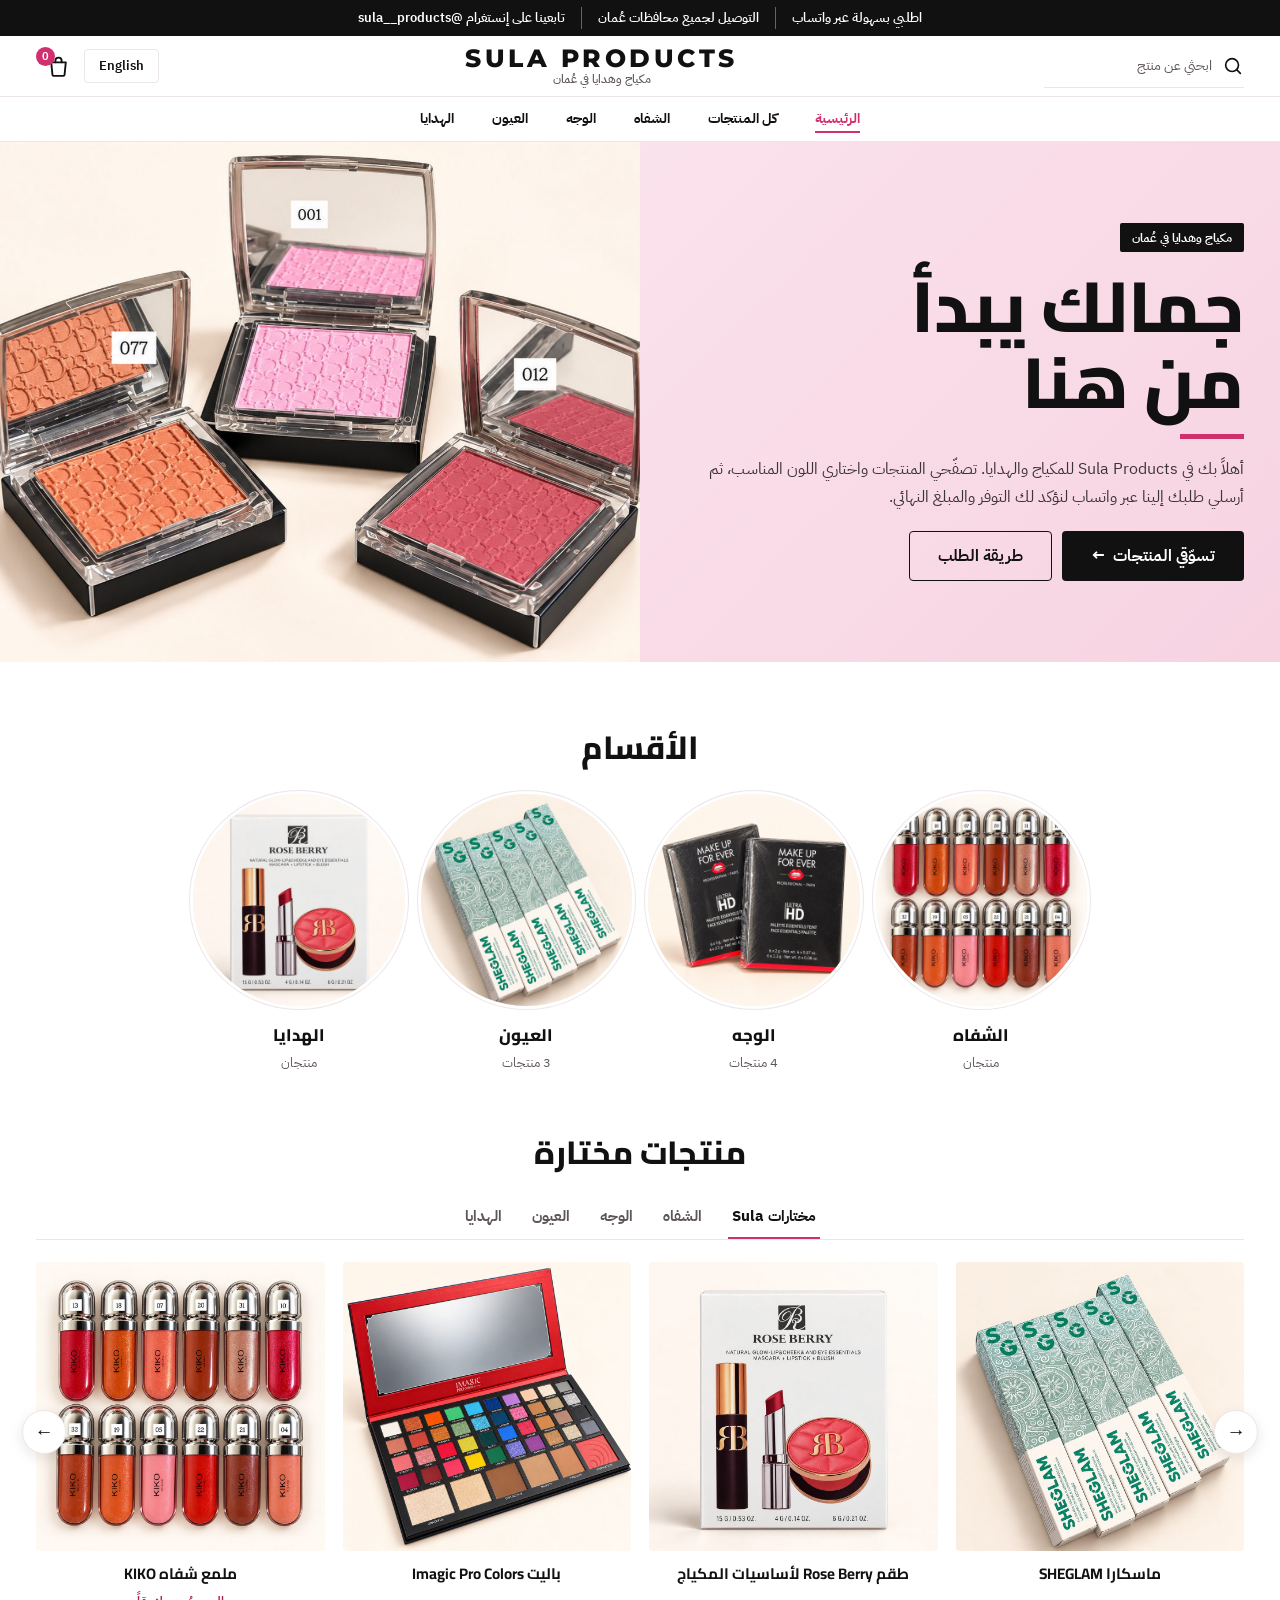
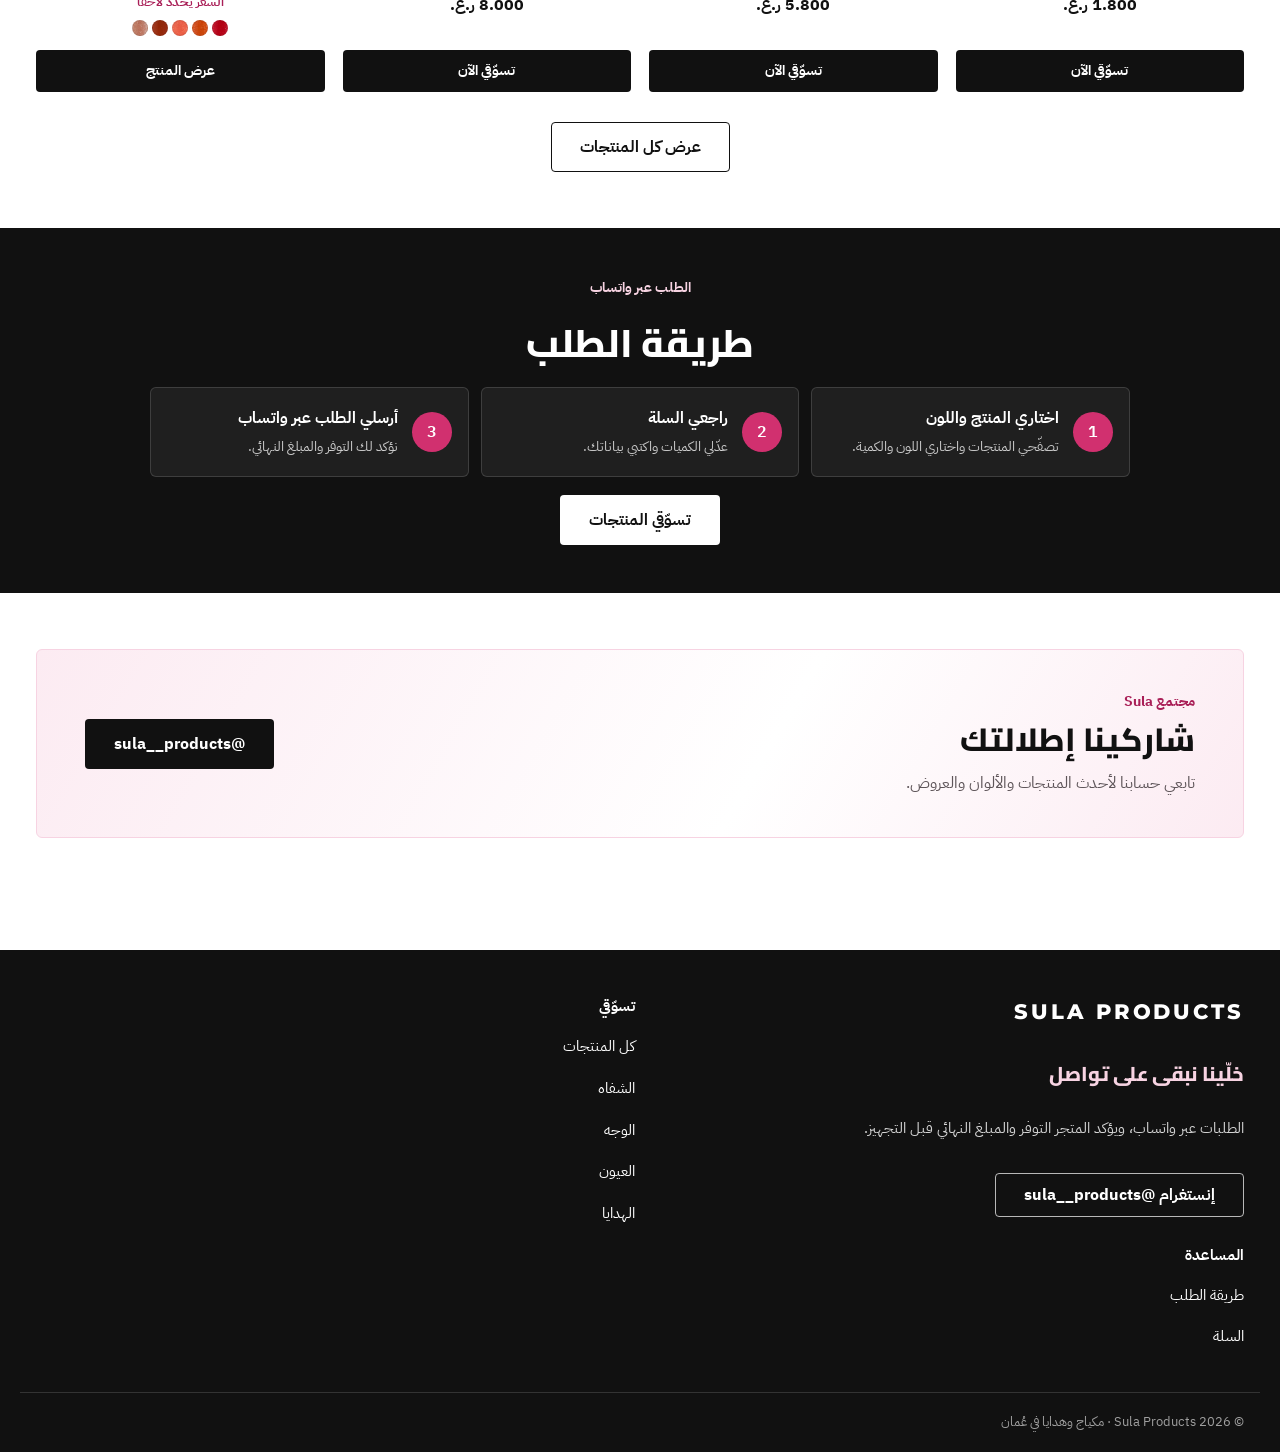
==== commit 0aeeacf8: "Merge the products PR (real photos, batch 01 drafts) into the new design Co-Authored-By: Claude Opus" ====
--- a/index.html
+++ b/index.html
@@ -16,7 +16,7 @@
   <meta property="og:type" content="website">
   <meta property="og:site_name" content="Sula Products">
   <meta property="og:title" content="Sula Products">
-  <meta property="og:image" content="images/site/hero.svg">
+  <meta property="og:image" content="images/site/hero-blush-trio.jpg">
   <meta property="og:locale" content="ar_OM">
   <meta property="og:locale:alternate" content="en_US">
   <link rel="icon" href="favicon.svg" type="image/svg+xml">
@@ -61,7 +61,7 @@
 
     <section class="hero-banner" aria-labelledby="hero-title">
       <div class="hero-banner-media rise" style="--i: 1">
-        <img id="hero-image" src="images/site/hero.svg" alt="" width="1200" height="900" fetchpriority="high">
+        <img id="hero-image" src="images/site/hero-blush-trio.jpg" alt="" width="1200" height="900" fetchpriority="high">
       </div>
       <div class="hero-banner-text rise">
         <p class="eyebrow" data-brand-tagline></p>
--- a/assets/css/styles.css
+++ b/assets/css/styles.css
@@ -1565,3 +1565,29 @@
 .footer-grid { grid-template-columns: 1fr 1fr; }
 .footer-brand { grid-column: 1 / -1; }
 @media (min-width: 760px) { .footer-brand { grid-column: auto; } }
+/* ---------- Real product photos (2026-11) ---------- */
+/* Every card photo is cropped to the same centred square on the studio-cream
+   background the owner's photos use, so the grid lines up neatly. */
+.product-card .thumb { background: #FDF5EE; }
+.product-card img { object-position: center; }
+
+/* Shade samples: a real crop of the owner's photo when there is one */
+.swatch-dot.has-photo {
+  background-size: cover;
+  background-position: center;
+  border-color: rgba(0, 0, 0, 0.08);
+}
+.product-card .swatch-dot { width: 16px; height: 16px; }
+.shade-option .swatch-dot { width: 28px; height: 28px; flex: none; }
+.shade-option label:has(.swatch-dot) { padding-inline-start: 6px; }
+
+/* "How to order" sits lower on the page now; keep its heading clear of the sticky header */
+#how-to-order { scroll-margin-top: 96px; }
+
+/* Show each photo whole inside the same square frame (portrait seller
+   photos are never cut off; square studio photos fill the frame as before) */
+.product-card img,
+.gallery-main img,
+.gallery-thumbs img { object-fit: contain; }
+.gallery-main { background: #FDF5EE; }
+.badge-draft { background: rgba(255, 255, 255, 0.95); color: var(--rose); border: 1px solid var(--blush-deep); }
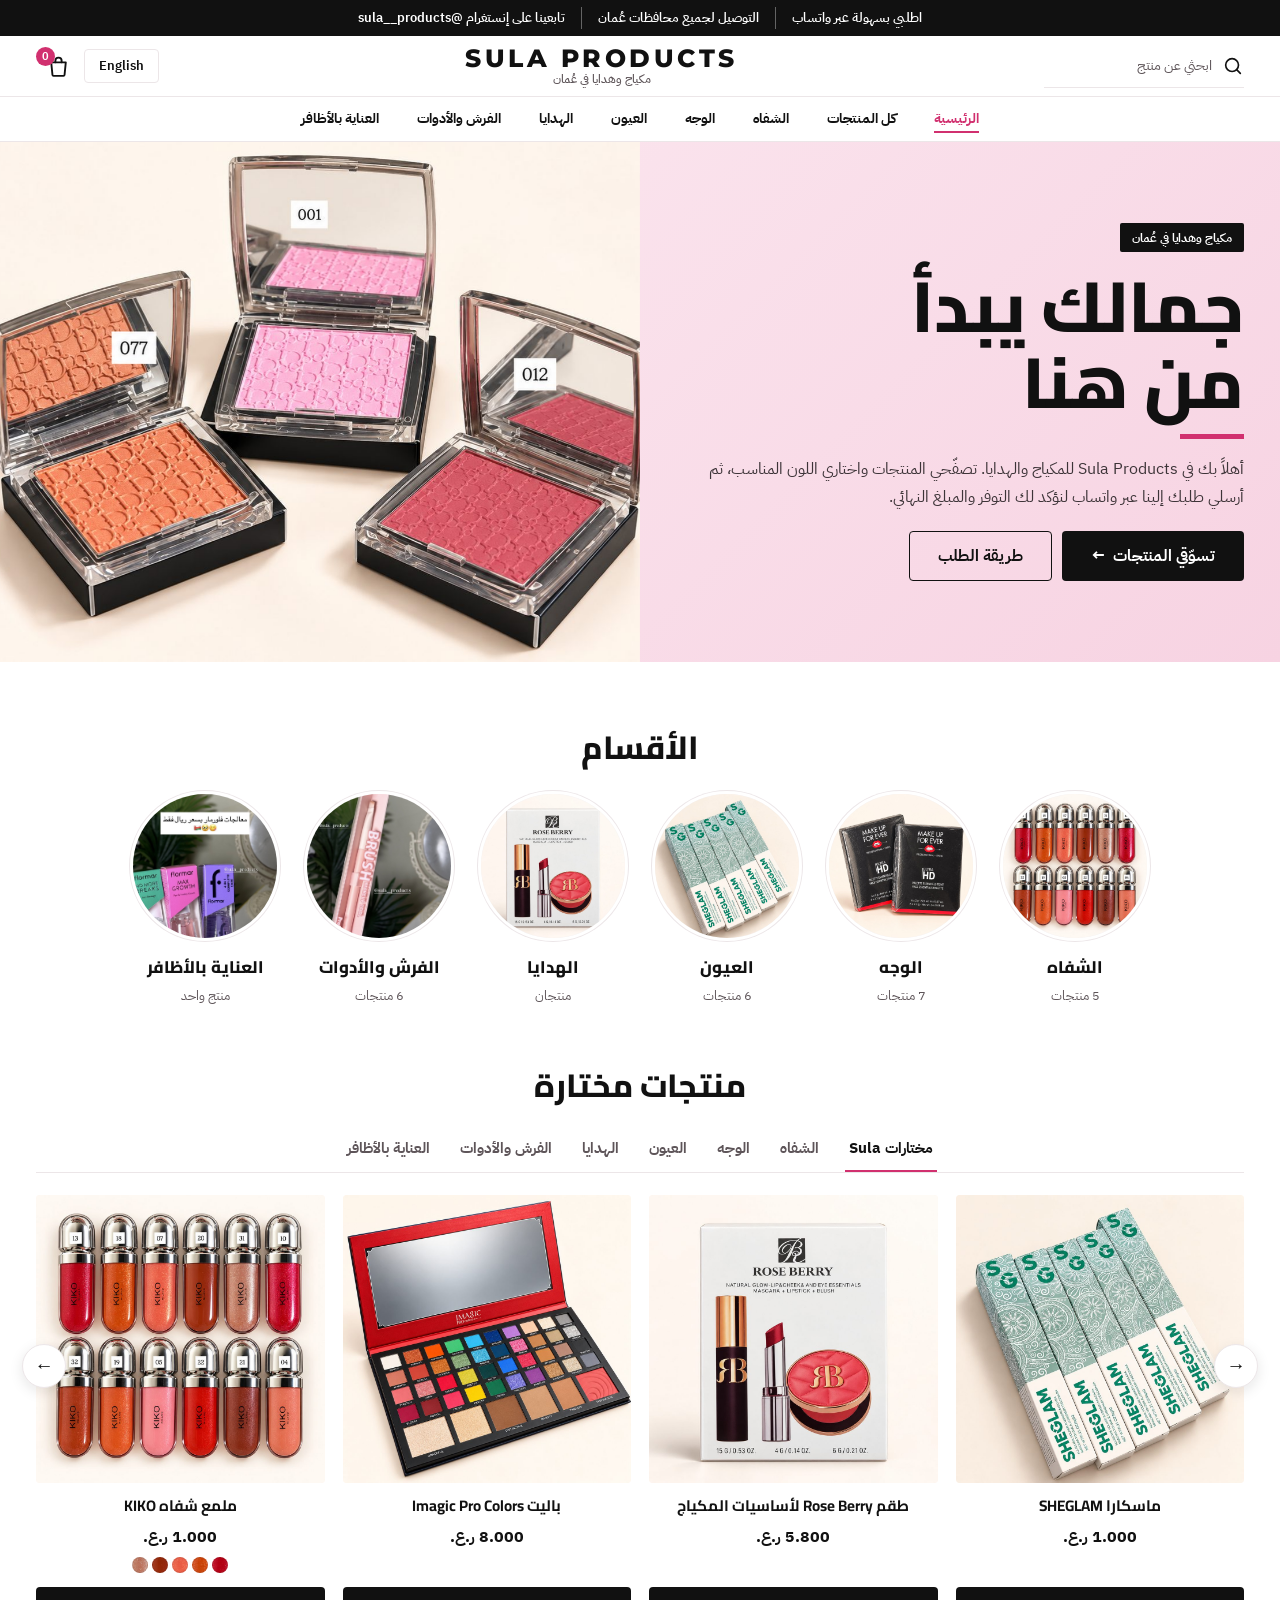
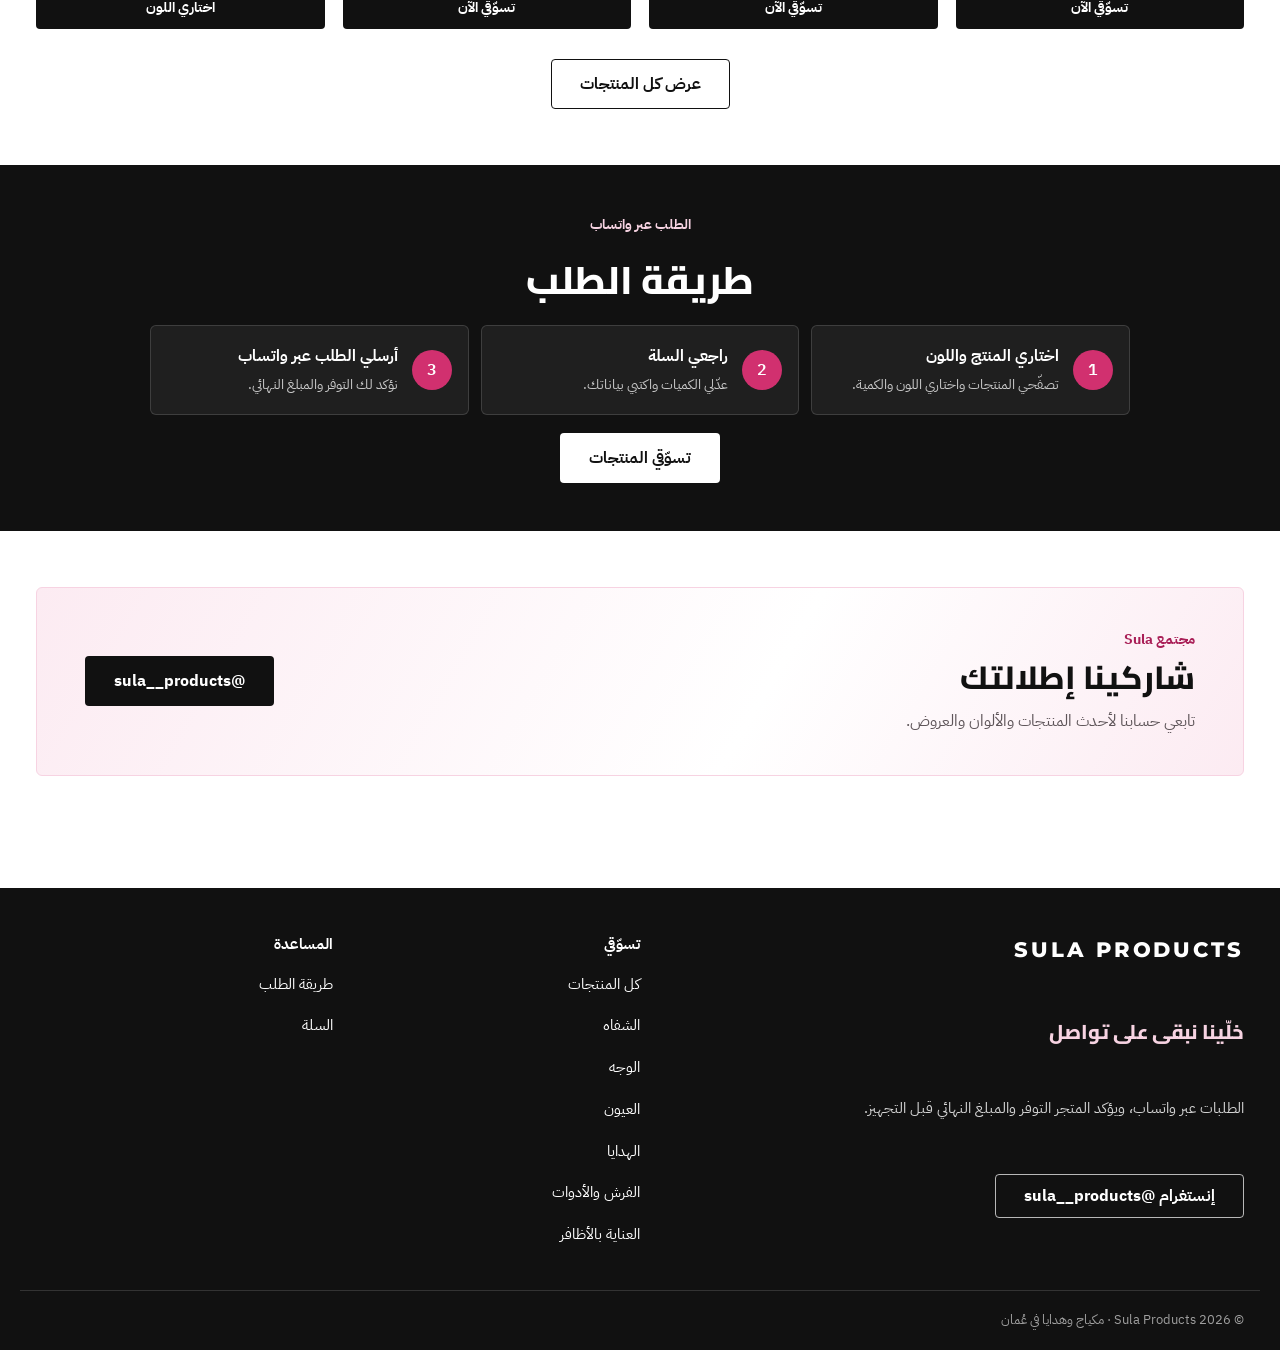
==== commit 593c1a5b: "Make the shop installable as a phone app (Add to Home Screen) Web app manifest and icons, a service " ====
--- a/index.html
+++ b/index.html
@@ -20,6 +20,12 @@
   <meta property="og:locale" content="ar_OM">
   <meta property="og:locale:alternate" content="en_US">
   <link rel="icon" href="favicon.svg" type="image/svg+xml">
+  <link rel="manifest" href="manifest.webmanifest">
+  <link rel="apple-touch-icon" href="images/app/apple-touch-icon.png">
+  <meta name="apple-mobile-web-app-capable" content="yes">
+  <meta name="mobile-web-app-capable" content="yes">
+  <meta name="apple-mobile-web-app-title" content="Sula">
+  <meta name="apple-mobile-web-app-status-bar-style" content="default">
   <link rel="preconnect" href="https://fonts.googleapis.com">
   <link rel="preconnect" href="https://fonts.gstatic.com" crossorigin>
   <link rel="stylesheet" href="https://fonts.googleapis.com/css2?family=Cairo:wght@600;700;800&family=IBM+Plex+Sans+Arabic:wght@400;500;600&family=Montserrat:wght@500;600;700;800&display=swap">
--- a/assets/css/styles.css
+++ b/assets/css/styles.css
@@ -1591,3 +1591,52 @@
 .gallery-thumbs img { object-fit: contain; }
 .gallery-main { background: #FDF5EE; }
 .badge-draft { background: rgba(255, 255, 255, 0.95); color: var(--rose); border: 1px solid var(--blush-deep); }
+
+/* Category tiles: one centred row on wide screens, a swipeable row on phones */
+.category-tiles { display: flex; flex-wrap: wrap; justify-content: center; gap: 24px; max-width: none; }
+.category-tiles > li { width: 150px; }
+@media (max-width: 639px) {
+  .category-tiles { flex-wrap: nowrap; justify-content: flex-start; overflow-x: auto; gap: 12px; scrollbar-width: none; padding-bottom: 4px; }
+  .category-tiles::-webkit-scrollbar { display: none; }
+  .category-tiles > li { flex: 0 0 84px; width: 84px; }
+}
+/* Footer: brand + two link columns side by side on wide screens */
+@media (min-width: 760px) { .footer-grid { grid-template-columns: 2fr 1fr 1fr; } }
+
+/* "Get the app" tip (add to home screen), shown once at the bottom */
+.install-tip {
+  position: fixed;
+  left: 12px;
+  right: 12px;
+  bottom: calc(12px + env(safe-area-inset-bottom, 0px));
+  z-index: 60;
+  display: flex;
+  align-items: center;
+  gap: 12px;
+  max-width: 480px;
+  margin-inline: auto;
+  padding: 12px 12px 12px 14px;
+  background: #fff;
+  border: 1px solid var(--line);
+  border-radius: 10px;
+  box-shadow: 0 16px 40px rgba(17, 17, 17, 0.18);
+  transform: translateY(140%);
+  opacity: 0;
+  transition: transform 380ms var(--ease), opacity 380ms var(--ease);
+}
+.install-tip.is-visible { transform: none; opacity: 1; }
+.install-tip img { width: 44px; height: 44px; border-radius: 10px; flex: none; }
+.install-text { display: grid; gap: 2px; font-size: 0.85rem; line-height: 1.45; flex: 1; min-width: 0; }
+.install-text span { color: var(--ink-soft); }
+.install-btn { min-height: 40px; padding: 0 16px; flex: none; }
+.install-close {
+  flex: none;
+  width: 36px; height: 36px;
+  border: 0;
+  border-radius: 50%;
+  background: var(--grey-bg);
+  color: var(--ink);
+  font-size: 1.3rem;
+  line-height: 1;
+  cursor: pointer;
+}
